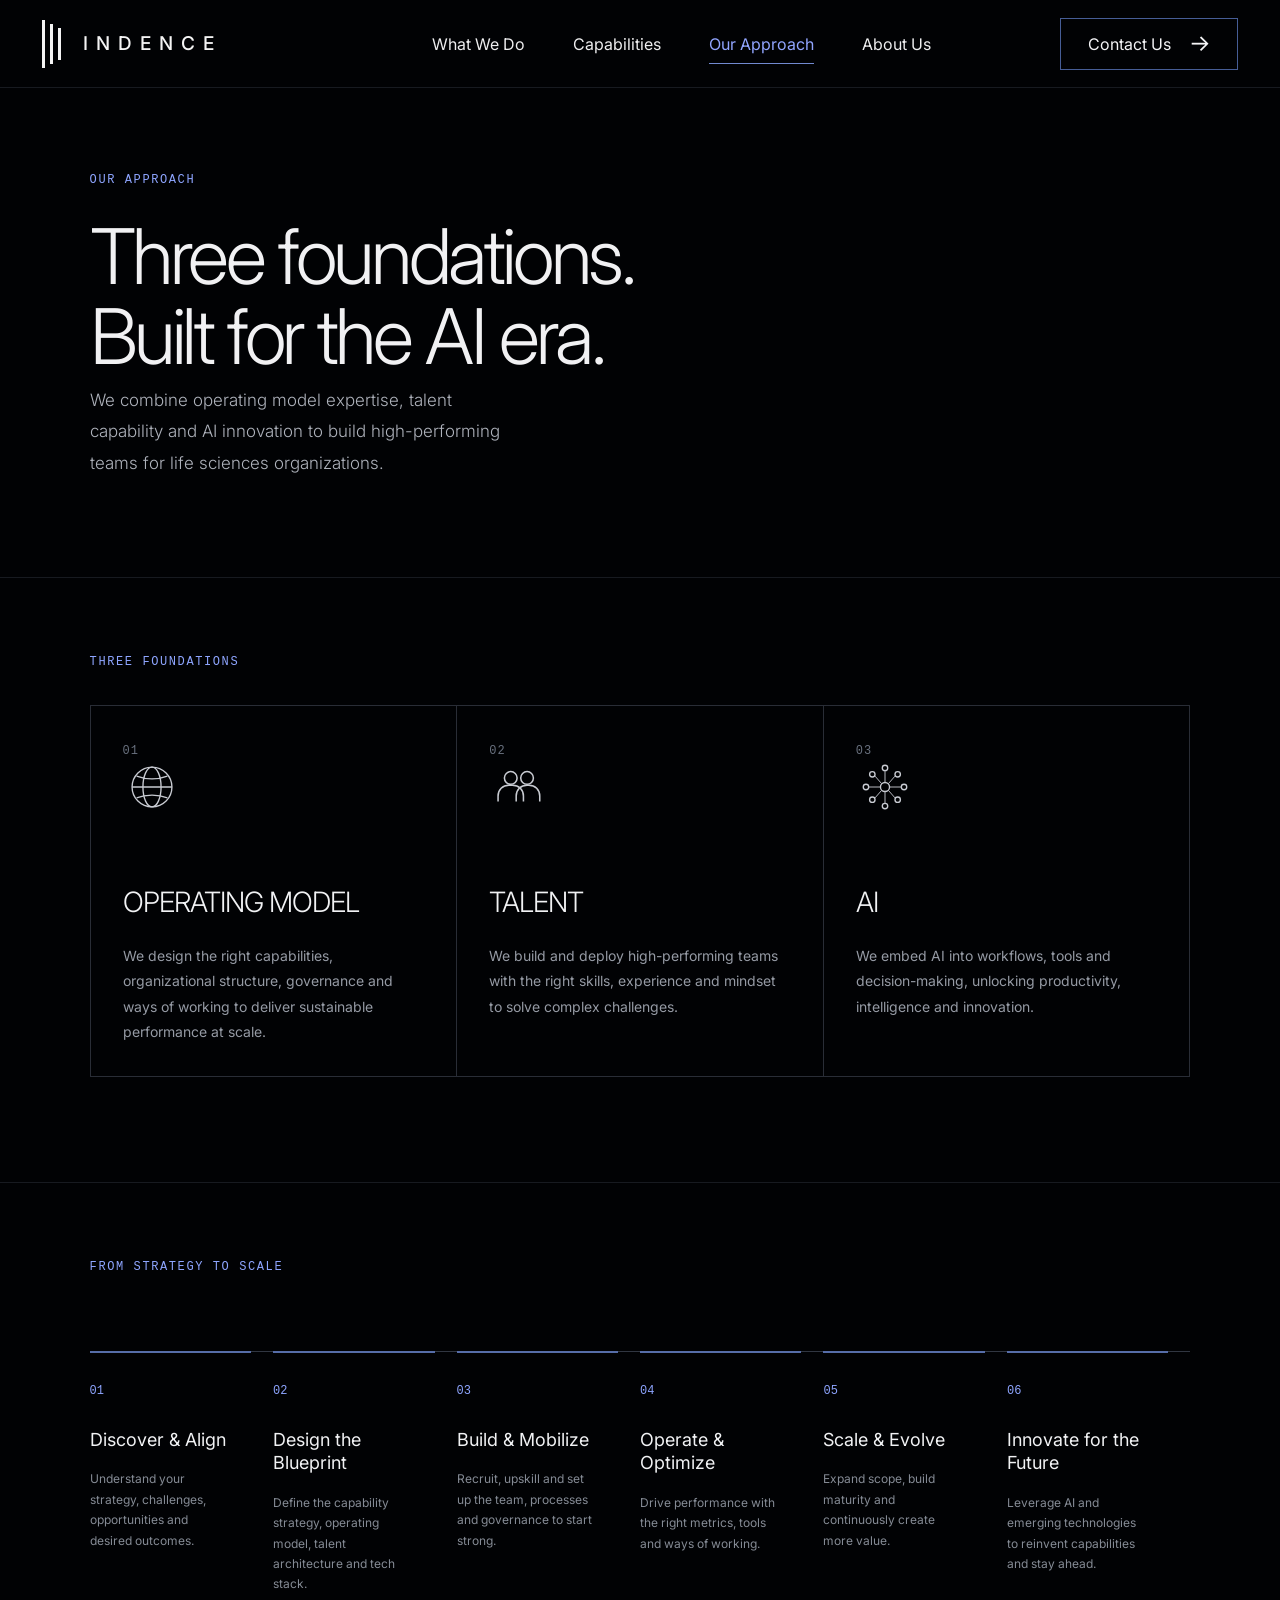
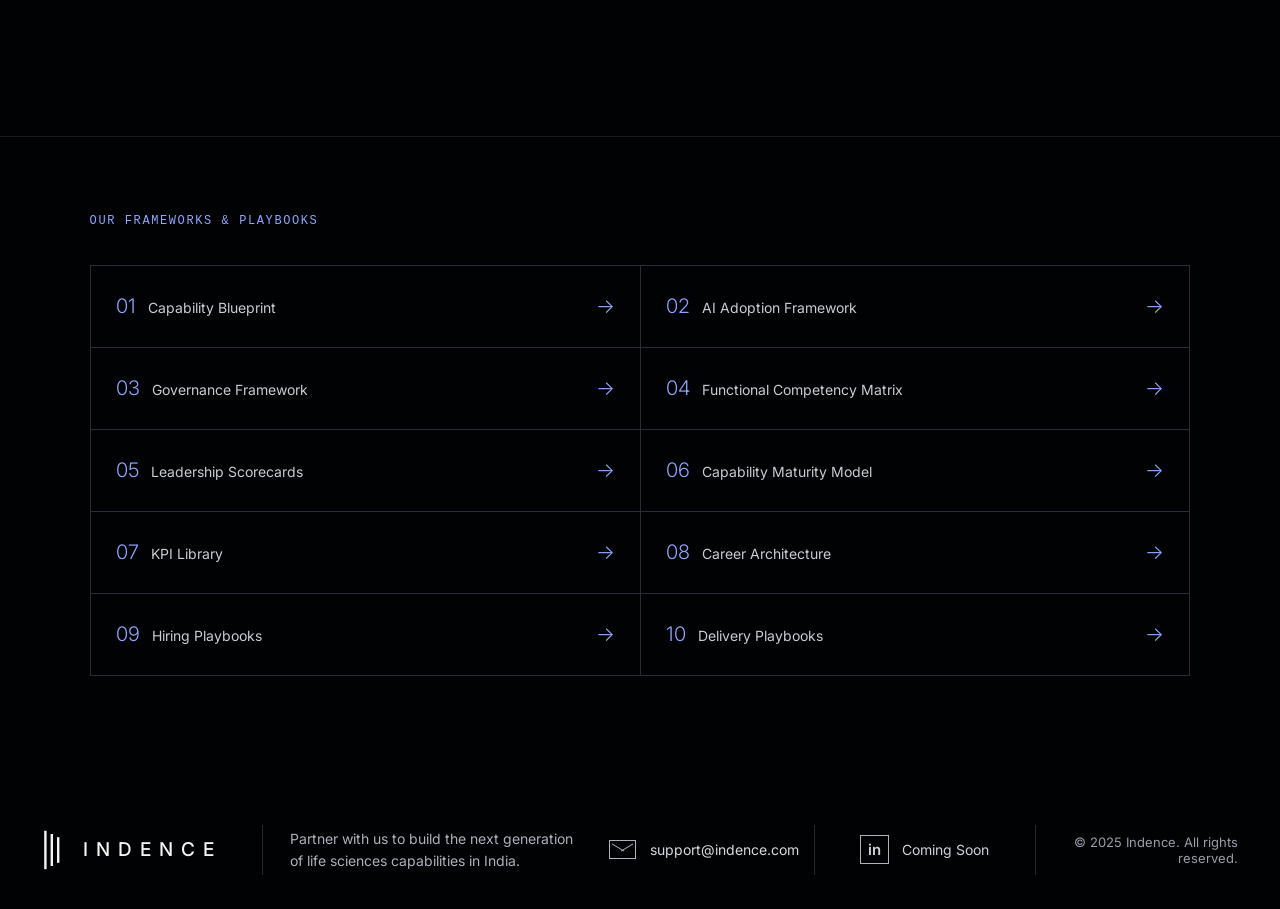
==== our-approach.html @ aa44187d "Update website" ====
<!DOCTYPE html>
<html lang="en">

<head>
    <meta charset="UTF-8">
    <meta name="viewport" content="width=device-width, initial-scale=1.0">

    <title>Our Approach | Indence</title>

    <meta name="description"
          content="Indence approach to building and scaling life sciences capabilities.">

    <link rel="preconnect" href="https://fonts.googleapis.com">
    <link rel="preconnect" href="https://fonts.gstatic.com" crossorigin>

    <link href="https://fonts.googleapis.com/css2?family=Inter:wght@300;400;500;600&display=swap"
          rel="stylesheet">

    <!-- USE THE EXISTING SITE CSS -->
    <link rel="stylesheet" href="css/style.css">

    <!-- ONLY PAGE-SPECIFIC INTERACTION -->
    <style>
        /* Foundation cards remain part of the existing site system,
           but now have the same restrained interactive behavior. */

        .foundation-card {
            position: relative;
            cursor: pointer;
            transition:
                background-color 0.25s ease,
                border-color 0.25s ease,
                transform 0.25s ease;
        }

        .foundation-card:hover {
            background: #050810;
            border-color: #46506a;
            transform: translateY(-2px);
        }

        .foundation-card .approach-icon {
            transition:
                transform 0.25s ease,
                filter 0.25s ease,
                opacity 0.25s ease;
        }

        .foundation-card:hover .approach-icon {
            transform: translateY(-2px);
            filter: drop-shadow(0 0 8px rgba(142, 165, 255, 0.25));
        }

        .scale-step {
            transition:
                background-color 0.25s ease,
                border-color 0.25s ease,
                transform 0.25s ease;
        }

        .scale-step:hover {
            background: rgba(5, 8, 16, 0.55);
            border-top-color: #7189d0;
            transform: translateY(-2px);
        }

        .scale-step h3,
        .scale-step p,
        .scale-step > span {
            transition: color 0.25s ease;
        }

        .scale-step:hover h3 {
            color: #ffffff;
        }

        .scale-step:hover p {
            color: #aeb5c2;
        }

        .scale-step:hover > span {
            color: #aeb9ff;
        }

        .approach-icon {
            width: 58px;
            height: 58px;
            display: block;
            color: #c8cbd2;
        }

        .approach-icon svg {
            width: 100%;
            height: 100%;
            display: block;
        }

        .framework-card {
            cursor: pointer;
        }
    </style>
</head>


<body>


<!-- =====================================================
     HEADER
===================================================== -->

<header class="navbar">

    <a href="index.html" class="logo">

        <span class="logo-mark">
            <span></span>
            <span></span>
            <span></span>
        </span>

        <span class="logo-text">
            INDENCE
        </span>

    </a>


    <nav class="navigation">

        <a href="what-we-do.html">
            What We Do
        </a>

        <a href="capabilities.html">
            Capabilities
        </a>

        <a href="our-approach.html"
           class="active">
            Our Approach
        </a>

        <a href="#">
            About Us
        </a>

    </nav>


    <a href="mailto:support@indence.com"
       class="contact-button">

        <span>
            Contact Us
        </span>

        <span class="button-arrow">
            →
        </span>

    </a>

</header>



<!-- =====================================================
     MAIN
===================================================== -->

<main>


<!-- =====================================================
     APPROACH HERO
===================================================== -->

<section class="inner-hero approach-hero">

    <div class="inner-hero-content">

        <div class="page-eyebrow">
            OUR APPROACH
        </div>

        <h1>
            Three foundations.<br>
            Built for the <span>AI era.</span>
        </h1>

    </div>

    <div class="inner-hero-description">

        <p>
            We combine operating model expertise,
            talent capability and AI innovation
            to build high-performing teams
            for life sciences organizations.
        </p>

    </div>

</section>



<!-- =====================================================
     THREE FOUNDATIONS
===================================================== -->

<section class="foundations-section">

    <div class="section-label">
        THREE FOUNDATIONS
    </div>


    <div class="foundations-grid">


        <!-- 01 OPERATING MODEL -->

        <a href="#operating-model"
           class="foundation-card">

            <span class="catalog-number">
                01
            </span>


            <div class="approach-icon">

                <svg viewBox="0 0 64 64"
                     fill="none"
                     xmlns="http://www.w3.org/2000/svg"
                     aria-hidden="true">

                    <circle
                        cx="32"
                        cy="32"
                        r="22"
                        stroke="currentColor"
                        stroke-width="1.5"/>

                    <ellipse
                        cx="32"
                        cy="32"
                        rx="10"
                        ry="22"
                        stroke="currentColor"
                        stroke-width="1.5"/>

                    <path
                        d="M10 32H54"
                        stroke="currentColor"
                        stroke-width="1.5"/>

                    <path
                        d="M15 20C25 24 39 24 49 20"
                        stroke="currentColor"
                        stroke-width="1.5"/>

                    <path
                        d="M15 44C25 40 39 40 49 44"
                        stroke="currentColor"
                        stroke-width="1.5"/>

                </svg>

            </div>


            <h2>
                OPERATING MODEL
            </h2>

            <p>
                We design the right capabilities,
                organizational structure, governance
                and ways of working to deliver
                sustainable performance at scale.
            </p>

        </a>



        <!-- 02 TALENT -->

        <a href="#talent"
           class="foundation-card">

            <span class="catalog-number">
                02
            </span>


            <div class="approach-icon">

                <svg viewBox="0 0 64 64"
                     fill="none"
                     xmlns="http://www.w3.org/2000/svg"
                     aria-hidden="true">

                    <circle
                        cx="24"
                        cy="22"
                        r="7"
                        stroke="currentColor"
                        stroke-width="1.7"/>

                    <circle
                        cx="42"
                        cy="22"
                        r="7"
                        stroke="currentColor"
                        stroke-width="1.7"/>

                    <path
                        d="M10 48V42C10 35 15 30 22 30H26C33 30 38 35 38 42V48"
                        stroke="currentColor"
                        stroke-width="1.7"/>

                    <path
                        d="M30 48V42C30 35 35 30 42 30H44C51 30 56 35 56 42V48"
                        stroke="currentColor"
                        stroke-width="1.7"/>

                </svg>

            </div>


            <h2>
                TALENT
            </h2>

            <p>
                We build and deploy high-performing
                teams with the right skills, experience
                and mindset to solve complex
                challenges.
            </p>

        </a>



        <!-- 03 AI -->

        <a href="#ai"
           class="foundation-card">

            <span class="catalog-number">
                03
            </span>


            <div class="approach-icon">

                <svg viewBox="0 0 64 64"
                     fill="none"
                     xmlns="http://www.w3.org/2000/svg"
                     aria-hidden="true">

                    <g
                        stroke="currentColor"
                        stroke-width="1.5">

                        <circle cx="32" cy="11" r="3"/>
                        <circle cx="18" cy="18" r="3"/>
                        <circle cx="46" cy="18" r="3"/>
                        <circle cx="11" cy="32" r="3"/>
                        <circle cx="53" cy="32" r="3"/>
                        <circle cx="18" cy="46" r="3"/>
                        <circle cx="46" cy="46" r="3"/>
                        <circle cx="32" cy="53" r="3"/>
                        <circle cx="32" cy="32" r="5"/>

                    </g>

                    <g
                        stroke="currentColor"
                        stroke-width="1">

                        <path d="M32 14V27"/>
                        <path d="M21 20L28 28"/>
                        <path d="M43 20L36 28"/>
                        <path d="M14 32H27"/>
                        <path d="M50 32H37"/>
                        <path d="M21 44L28 36"/>
                        <path d="M43 44L36 36"/>
                        <path d="M32 50V37"/>

                    </g>

                </svg>

            </div>


            <h2>
                AI
            </h2>

            <p>
                We embed AI into workflows, tools
                and decision-making, unlocking
                productivity, intelligence and
                innovation.
            </p>

        </a>


    </div>

</section>



<!-- =====================================================
     FROM STRATEGY TO SCALE
===================================================== -->

<section class="scale-section">

    <div class="section-label">
        FROM STRATEGY TO SCALE
    </div>


    <div class="scale-line"></div>


    <div class="scale-grid">


        <article class="scale-step">

            <span>01</span>

            <h3>
                Discover &amp; Align
            </h3>

            <p>
                Understand your strategy,
                challenges, opportunities
                and desired outcomes.
            </p>

        </article>



        <article class="scale-step">

            <span>02</span>

            <h3>
                Design the Blueprint
            </h3>

            <p>
                Define the capability strategy,
                operating model, talent
                architecture and tech stack.
            </p>

        </article>



        <article class="scale-step">

            <span>03</span>

            <h3>
                Build &amp; Mobilize
            </h3>

            <p>
                Recruit, upskill and set up
                the team, processes and
                governance to start strong.
            </p>

        </article>



        <article class="scale-step">

            <span>04</span>

            <h3>
                Operate &amp; Optimize
            </h3>

            <p>
                Drive performance with
                the right metrics, tools
                and ways of working.
            </p>

        </article>



        <article class="scale-step">

            <span>05</span>

            <h3>
                Scale &amp; Evolve
            </h3>

            <p>
                Expand scope, build maturity
                and continuously create
                more value.
            </p>

        </article>



        <article class="scale-step">

            <span>06</span>

            <h3>
                Innovate for the Future
            </h3>

            <p>
                Leverage AI and emerging
                technologies to reinvent
                capabilities and stay ahead.
            </p>

        </article>


    </div>

</section>



<!-- =====================================================
     FRAMEWORKS & PLAYBOOKS
===================================================== -->

<section class="framework-section">

    <div class="section-label">
        OUR FRAMEWORKS &amp; PLAYBOOKS
    </div>


    <div class="framework-grid">


        <a href="#capability-blueprint"
           class="framework-card">

            <span>
                <strong>01</strong>
                &nbsp; Capability Blueprint
            </span>

            <strong>
                →
            </strong>

        </a>


        <a href="#ai-adoption"
           class="framework-card">

            <span>
                <strong>02</strong>
                &nbsp; AI Adoption Framework
            </span>

            <strong>
                →
            </strong>

        </a>


        <a href="#governance"
           class="framework-card">

            <span>
                <strong>03</strong>
                &nbsp; Governance Framework
            </span>

            <strong>
                →
            </strong>

        </a>


        <a href="#competency"
           class="framework-card">

            <span>
                <strong>04</strong>
                &nbsp; Functional Competency Matrix
            </span>

            <strong>
                →
            </strong>

        </a>


        <a href="#leadership"
           class="framework-card">

            <span>
                <strong>05</strong>
                &nbsp; Leadership Scorecards
            </span>

            <strong>
                →
            </strong>

        </a>


        <a href="#maturity"
           class="framework-card">

            <span>
                <strong>06</strong>
                &nbsp; Capability Maturity Model
            </span>

            <strong>
                →
            </strong>

        </a>


        <a href="#kpi"
           class="framework-card">

            <span>
                <strong>07</strong>
                &nbsp; KPI Library
            </span>

            <strong>
                →
            </strong>

        </a>


        <a href="#career"
           class="framework-card">

            <span>
                <strong>08</strong>
                &nbsp; Career Architecture
            </span>

            <strong>
                →
            </strong>

        </a>


        <a href="#hiring"
           class="framework-card">

            <span>
                <strong>09</strong>
                &nbsp; Hiring Playbooks
            </span>

            <strong>
                →
            </strong>

        </a>


        <a href="#delivery"
           class="framework-card">

            <span>
                <strong>10</strong>
                &nbsp; Delivery Playbooks
            </span>

            <strong>
                →
            </strong>

        </a>


    </div>

</section>



</main>



<!-- =====================================================
     FOOTER
===================================================== -->

<footer class="footer">


    <div class="footer-brand">

        <a href="index.html"
           class="logo">

            <span class="logo-mark">
                <span></span>
                <span></span>
                <span></span>
            </span>

            <span class="logo-text">
                INDENCE
            </span>

        </a>

    </div>


    <div class="footer-divider"></div>


    <div class="footer-description">

        Partner with us to build the next generation<br>

        of life sciences capabilities in India.

    </div>


    <div class="footer-email">

        <span class="email-icon">
            <span></span>
        </span>

        <a href="mailto:support@indence.com">
            support@indence.com
        </a>

    </div>


    <div class="footer-divider"></div>


    <div class="linkedin">

        <span class="linkedin-icon">
            in
        </span>

        <span>
            Coming Soon
        </span>

    </div>


    <div class="footer-divider"></div>


    <div class="copyright">
        © 2025 Indence. All rights reserved.
    </div>


</footer>


<!-- EXISTING SITE JAVASCRIPT -->
<script src="js/script.js"></script>

</body>
</html>
---- css/style.css ----
/* =========================================================
   INDENCE
   OVERVIEW PAGE
   ========================================================= */

* {
    margin: 0;
    padding: 0;
    box-sizing: border-box;
}

html {
    scroll-behavior: smooth;
}

html,
body {
    width: 100%;
    min-height: 100%;
}

body {
    background: #010204;
    color: #f4f4f6;
    font-family: "Inter", sans-serif;
    font-weight: 400;
    overflow-x: visible;
}

a {
    color: inherit;
    text-decoration: none;
}

button {
    font-family: inherit;
}


/* =========================================================
   HEADER
   ========================================================= */

.navbar {
    height: 88px;

    display: flex;
    align-items: center;

    padding: 0 42px;

    border-bottom: 1px solid #171a20;
    background: #010204;

    position: relative;
    z-index: 50;
}


/* =========================================================
   LOGO
   ========================================================= */

.logo {
    display: flex;
    align-items: center;

    gap: 19px;

    min-width: 260px;
}

.logo-mark {
    width: 22px;
    height: 48px;

    display: flex;
    align-items: stretch;

    gap: 5px;
}

.logo-mark span {
    display: block;

    width: 3px;

    background: #f4f4f4;
}

.logo-mark span:nth-child(2) {
    height: 40px;
    margin-top: 4px;
}

.logo-mark span:nth-child(3) {
    height: 32px;
    margin-top: 8px;
}

.logo-text {
    font-size: 19px;

    letter-spacing: 8px;

    font-weight: 500;

    color: #f4f4f4;
}


/* =========================================================
   NAVIGATION
   ========================================================= */

.navigation {
    display: flex;
    align-items: center;
    justify-content: center;

    gap: 68px;

    flex: 1;
}

.navigation a {
    font-size: 16px;

    color: #eeeeef;

    transition:
        color 0.25s ease,
        opacity 0.25s ease;
}

.navigation a:hover {
    color: #91a5ff;
}


/* =========================================================
   CONTACT BUTTON
   ========================================================= */

.contact-button {
    width: 178px;
    height: 52px;

    border: 1px solid #465d96;

    display: flex;
    align-items: center;
    justify-content: center;

    gap: 18px;

    font-size: 16px;

    transition:
        background 0.25s ease,
        border-color 0.25s ease,
        transform 0.25s ease;
}

.contact-button:hover {
    background: #0b1020;

    border-color: #7189d0;

    transform: translateY(-1px);
}

.button-arrow {
    font-size: 23px;
    line-height: 1;
}


/* =========================================================
   HERO
   ========================================================= */

.hero {
    min-height: 900px;

    position: relative;

    display: grid;

    grid-template-columns: 40% 60%;

    align-items: center;

    padding: 0 42px;

    overflow: hidden;

    background: #010204;
}


/* =========================================================
   HERO CONTENT
   ========================================================= */

.hero-content {
    position: relative;

    z-index: 10;

    padding-top: 55px;
    padding-right: 25px;
}


/* =========================================================
   EYEBROW
   ========================================================= */

.eyebrow {
    font-family: monospace;

    color: #8ea5ff;

    font-size: 14px;

    line-height: 1.65;

    letter-spacing: 1.2px;

    margin-bottom: 27px;
}


/* =========================================================
   HERO HEADING
   ========================================================= */

.hero h1 {
    font-size: clamp(48px, 3.55vw, 67px);

    font-weight: 300;

    line-height: 1.07;

    letter-spacing: -2.7px;

    color: #f1f1f3;
}

.hero h1 span {
    color: #8ca3ff;
}


/* =========================================================
   HERO DESCRIPTION
   ========================================================= */

.hero-description {
    margin-top: 31px;

    color: #c8cad0;

    font-size: 16px;

    line-height: 1.9;
}


/* =========================================================
   HERO ACTIONS
   ========================================================= */

.hero-actions {
    display: flex;
    align-items: center;

    gap: 29px;

    margin-top: 35px;
}


/* =========================================================
   PRIMARY BUTTON
   ========================================================= */

.primary-button {
    height: 54px;

    min-width: 258px;

    padding: 0 22px;

    display: flex;
    align-items: center;
    justify-content: space-between;

    background: #f3f3f3;

    color: #090a0d;

    font-size: 16px;

    transition:
        transform 0.25s ease,
        background 0.25s ease;
}

.primary-button:hover {
    transform: translateY(-2px);

    background: #ffffff;
}


/* =========================================================
   WATCH OVERVIEW
   ========================================================= */

.watch-button {
    background: transparent;

    border: 0;

    color: #f0f0f1;

    display: flex;
    align-items: center;

    gap: 13px;

    font-size: 16px;

    cursor: pointer;
}

.play-button {
    width: 40px;
    height: 40px;

    border: 1px solid #5b8cff;

    border-radius: 50%;

    display: flex;
    align-items: center;
    justify-content: center;

    transition:
        border-color 0.25s ease,
        background 0.25s ease;
}

.watch-button:hover .play-button {
    border-color: #8ca3ff;

    background: rgba(140, 163, 255, 0.06);
}

.play-icon {
    width: 0;
    height: 0;

    border-top: 6px solid transparent;
    border-bottom: 6px solid transparent;

    border-left: 8px solid #eeeeef;

    margin-left: 3px;
}


/* =========================================================
   HERO GLOBE
   ========================================================= */

.hero-globe {
    position: absolute;

    width: 60vw;

    max-width: 1000px;
    min-width: 760px;

    height: 660px;

    right: 0;

    top: 50%;

    transform: translateY(-50%);

    display: flex;
    align-items: center;
    justify-content: center;

    overflow: visible;

    pointer-events: none;

    z-index: 2;
}


/* =========================================================
   ACTUAL GLOBE IMAGE
   ========================================================= */

.hero-globe img {
    width: 100%;
    height: 100%;

    object-fit: contain;

    transform: scale(1.25);

    transform-origin: center center;

    opacity: 0.96;

    filter:
        brightness(1.08)
        contrast(1.12)
        saturate(1.04);

    pointer-events: none;
    user-select: none;
}


/* =========================================================
   HERO IMAGE FALLBACK
   ========================================================= */

.hero-image {
    position: absolute;

    width: 60vw;

    max-width: 1000px;
    min-width: 760px;

    height: 660px;

    right: 0;

    top: 50%;

    transform: translateY(-50%);

    display: flex;
    align-items: center;
    justify-content: center;

    z-index: 2;

    pointer-events: none;
}

.hero-image img {
    display: block;

    width: 100%;
    height: 100%;

    max-width: none;

    object-fit: contain;

    object-position: center center;

    transform: scale(0.82);

    transform-origin: center center;

    opacity: 0.96;

    filter:
        brightness(1.08)
        contrast(1.12)
        saturate(1.04);

    pointer-events: none;
}


/* =========================================================
   GLOBE SVG
   ========================================================= */

.globe-svg {
    width: 100%;
    height: 100%;

    display: block;

    transform: translateY(55px);
}


/* =========================================================
   STARS
   ========================================================= */

.stars circle {
    fill: #7d8290;

    opacity: 0.38;
}


/* =========================================================
   GLOBE LIGHTS
   ========================================================= */

.globe-lights circle {
    opacity: 0.16;
}


/* =========================================================
   NETWORK ARCS
   ========================================================= */

.network-arcs path {
    stroke-linecap: round;

    opacity: 0.42;
}


/* =========================================================
   CAPABILITIES
   ========================================================= */

.capabilities {
    margin: 0 42px;

    min-height: 123px;

    border-top: 1px solid #22252b;
    border-bottom: 1px solid #22252b;

    display: grid;

    grid-template-columns:
        1fr
        1px
        1fr
        1px
        1.35fr
        1px
        1fr;

    align-items: center;

    column-gap: 0;

    position: relative;

    z-index: 10;

    background: #010204;
}


/* =========================================================
   CAPABILITY ITEM
   ========================================================= */

.capability {
    display: flex;
    align-items: center;

    gap: 27px;

    padding: 0 12px;
}


/* =========================================================
   CAPABILITY ICON
   ========================================================= */

.capability-icon {
    width: 55px;
    min-width: 55px;

    height: 55px;

    color: #8ea4ff;

    display: flex;
    align-items: center;
    justify-content: center;
}


/* =========================================================
   SVG ICON SUPPORT
   ========================================================= */

.capability-icon svg {
    width: 100%;
    height: 100%;

    display: block;
}


/* =========================================================
   IMAGE ICON SUPPORT
   ========================================================= */

.capability-icon img {
    width: 53px;
    height: 53px;

    display: block;

    object-fit: contain;

    opacity: 0.95;

    filter:
        brightness(1.05)
        contrast(1.05);
}


/* =========================================================
   CAPABILITY TEXT
   ========================================================= */

.capability-text {
    color: #d8dae0;

    font-size: 15px;

    line-height: 1.5;
}


/* =========================================================
   CAPABILITY DIVIDERS
   ========================================================= */

.vertical-line {
    width: 1px;
    height: 63px;

    background: #292c34;
}


/* =========================================================
   FOOTER
   ========================================================= */

.footer {
    min-height: 118px;

    margin: 0 42px;

    display: grid;

    grid-template-columns:
        220px
        1px
        1.8fr
        1.2fr
        1px
        1.2fr
        1px
        1.1fr;

    align-items: center;

    gap: 0;

    position: relative;

    z-index: 10;

    background: #010204;
}


/* =========================================================
   FOOTER BRAND
   ========================================================= */

.footer-brand {
    display: flex;
    align-items: center;
}

.footer-brand .logo {
    min-width: auto;
}

.footer-brand .logo-text {
    font-size: 17px;
}

.footer-brand .logo-mark {
    transform: scale(0.8);
}


/* =========================================================
   FOOTER DIVIDERS
   ========================================================= */

.footer-divider {
    width: 1px;
    height: 50px;

    background: #252830;
}


/* =========================================================
   FOOTER DESCRIPTION
   ========================================================= */

.footer-description {
    padding-left: 27px;

    color: #aeb1b9;

    font-size: 14px;

    line-height: 1.6;
}


/* =========================================================
   EMAIL
   ========================================================= */

.footer-email {
    display: flex;
    align-items: center;
    justify-content: center;

    gap: 14px;

    font-size: 14px;

    color: #d8d9dd;
}


/* =========================================================
   EMAIL ICON
   ========================================================= */

.email-icon {
    width: 27px;
    height: 19px;

    border: 1px solid #aeb2bc;

    position: relative;

    display: block;
}

.email-icon::before,
.email-icon::after {
    content: "";

    position: absolute;

    width: 14px;
    height: 1px;

    background: #aeb2bc;

    top: 6px;
}

.email-icon::before {
    left: 1px;

    transform: rotate(31deg);
}

.email-icon::after {
    right: 1px;

    transform: rotate(-31deg);
}


/* =========================================================
   LINKEDIN
   ========================================================= */

.linkedin {
    display: flex;
    align-items: center;
    justify-content: center;

    gap: 13px;

    color: #cfd1d7;

    font-size: 14px;
}

.linkedin-icon {
    width: 29px;
    height: 29px;

    border: 1px solid #aeb2bc;

    display: flex;
    align-items: center;
    justify-content: center;

    font-weight: 600;

    font-size: 15px;
}


/* =========================================================
   COPYRIGHT
   ========================================================= */

.copyright {
    text-align: right;

    color: #9a9da6;

    font-size: 13px;
}


/* =========================================================
   VIDEO MODAL
   ========================================================= */

.video-modal {
    position: fixed;

    inset: 0;

    display: none;

    align-items: center;
    justify-content: center;

    z-index: 1000;
}

.video-modal.active {
    display: flex;
}


/* =========================================================
   MODAL BACKGROUND
   ========================================================= */

.modal-background {
    position: absolute;

    inset: 0;

    background: rgba(0, 0, 0, 0.92);
}


/* =========================================================
   VIDEO CONTAINER
   ========================================================= */

.video-container {
    width: min(900px, 90vw);

    position: relative;

    z-index: 2;
}

.video-container video {
    width: 100%;

    display: block;

    background: #000;
}


/* =========================================================
   CLOSE VIDEO
   ========================================================= */

.close-video {
    position: absolute;

    top: -45px;
    right: 0;

    width: 35px;
    height: 35px;

    border: 1px solid #777;

    border-radius: 50%;

    background: transparent;

    color: white;

    font-size: 24px;

    cursor: pointer;

    transition:
        border-color 0.2s ease,
        background 0.2s ease;
}

.close-video:hover {
    border-color: #fff;

    background: rgba(255, 255, 255, 0.08);
}


/* =========================================================
   RESPONSIVE - 1400px
   ========================================================= */

@media (max-width: 1400px) {

    .hero {
        grid-template-columns: 41% 59%;
    }

    .hero h1 {
        font-size: 57px;
    }

    .navigation {
        gap: 48px;
    }

    .hero-globe,
    .hero-image {
        width: 60vw;
        right: 0;
    }
}


/* =========================================================
   RESPONSIVE - 1200px
   ========================================================= */

@media (max-width: 1200px) {

    .navbar {
        padding: 0 32px;
    }

    .navigation {
        gap: 35px;
    }

    .logo {
        min-width: 230px;
    }

    .hero {
        grid-template-columns: 42% 58%;

        padding-left: 32px;
        padding-right: 32px;
    }

    .hero h1 {
        font-size: 51px;

        letter-spacing: -2.3px;
    }

    .hero-description br {
        display: none;
    }

    .hero-globe,
    .hero-image {
        width: 60vw;

        min-width: 680px;

        right: 0;
    }

    .capabilities {
        margin-left: 32px;
        margin-right: 32px;
    }

    .footer {
        margin-left: 32px;
        margin-right: 32px;
    }
}


/* =========================================================
   RESPONSIVE - 1000px
   ========================================================= */

@media (max-width: 1000px) {

    .navigation {
        gap: 24px;
    }

    .navigation a {
        font-size: 14px;
    }

    .contact-button {
        width: 155px;
    }

    .hero {
        grid-template-columns: 45% 55%;
    }

    .hero h1 {
        font-size: 47px;
    }

    .hero-globe,
    .hero-image {
        width: 58vw;

        min-width: 620px;
    }

    .capability {
        gap: 15px;
    }

    .capability-text {
        font-size: 13px;
    }
}


/* =========================================================
   RESPONSIVE - 900px
   ========================================================= */

@media (max-width: 900px) {

    .navbar {
        padding: 0 25px;
    }

    .navigation {
        display: none;
    }

    .logo {
        min-width: auto;
    }

    .contact-button {
        margin-left: auto;
    }

    .hero {
        min-height: auto;

        grid-template-columns: 1fr;

        padding:
            0
            25px
            40px;
    }

    .hero-content {
        position: relative;

        z-index: 10;

        padding-top: 68px;

        padding-right: 25px;
    }

    .hero-globe,
    .hero-image {
        position: relative;

        width: calc(100% + 50px);

        min-width: 0;

        max-width: none;

        height: 450px;

        right: auto;
        top: auto;

        margin-top: -30px;
        margin-left: -25px;

        transform: none;

        display: flex;

        align-items: center;
        justify-content: center;
    }

    .hero-globe img,
    .hero-image img {
        width: 110%;
        height: 110%;

        transform: scale(0.88);

        object-fit: contain;
    }

    .capabilities {
        margin: 0 25px;

        grid-template-columns:
            1fr
            1fr;

        padding: 20px 0;

        row-gap: 10px;
    }

    .vertical-line {
        display: none;
    }

    .capability {
        padding: 15px;
    }

    .footer {
        margin: 0 25px;

        grid-template-columns: 1fr;

        gap: 20px;

        padding: 30px 0;
    }

    .footer-divider {
        display: none;
    }

    .footer-description {
        padding-left: 0;
    }

    .footer-email {
        justify-content: flex-start;
    }

    .linkedin {
        justify-content: flex-start;
    }

    .copyright {
        text-align: left;
    }
}


/* =========================================================
   RESPONSIVE - 700px
   ========================================================= */

@media (max-width: 700px) {

    .hero h1 {
        font-size: 44px;

        letter-spacing: -1.8px;
    }

    .hero-description {
        font-size: 15px;
    }

    .hero-globe,
    .hero-image {
        height: 390px;
    }

    .hero-globe img,
    .hero-image img {
        width: 120%;
        height: 120%;

        transform: scale(0.86);
    }

    .capabilities {
        grid-template-columns: 1fr;
    }

    .capability {
        padding: 18px 10px;
    }
}


/* =========================================================
   RESPONSIVE - 600px
   ========================================================= */

@media (max-width: 600px) {

    .navbar {
        height: 76px;

        padding: 0 20px;
    }

    .logo {
        gap: 13px;
    }

    .logo-mark {
        transform: scale(0.85);

        transform-origin: left center;
    }

    .logo-text {
        font-size: 16px;

        letter-spacing: 5px;
    }

    .contact-button {
        width: 130px;

        height: 46px;

        font-size: 13px;

        gap: 9px;
    }

    .button-arrow {
        font-size: 19px;
    }

    .hero {
        padding-left: 20px;
        padding-right: 20px;
    }

    .hero-content {
        padding-top: 42px;
    }

    .eyebrow {
        font-size: 12px;

        letter-spacing: 0.9px;
    }

    .hero h1 {
        font-size: 42px;

        letter-spacing: -1.8px;

        line-height: 1.08;
    }

    .hero-description {
        font-size: 14px;

        line-height: 1.8;
    }

    .hero-actions {
        display: flex;

        align-items: center;

        gap: 29px;

        margin-top: 38px;
    }

    .primary-button {
        min-width: 240px;
    }

    .hero-globe,
    .hero-image {
        height: 350px;

        width: calc(100% + 40px);

        margin-left: -20px;
    }

    .hero-globe img,
    .hero-image img {
        width: 125%;
        height: 125%;

        transform: scale(0.84);
    }

    .capabilities {
        margin: 0 20px;

        grid-template-columns: 1fr;

        padding: 10px 0;
    }

    .capability {
        padding: 17px 5px;
    }

    .footer {
        margin: 0 20px;
    }

    .footer-brand .logo-text {
        font-size: 15px;
    }
}


/* =========================================================
   RESPONSIVE - 420px
   ========================================================= */

@media (max-width: 420px) {

    .contact-button {
        width: 112px;

        font-size: 12px;
    }

    .logo-text {
        font-size: 14px;

        letter-spacing: 4px;
    }

    .hero h1 {
        font-size: 37px;
    }

    .eyebrow {
        font-size: 11px;
    }

    .hero-globe,
    .hero-image {
        height: 310px;
    }

    .hero-globe img,
    .hero-image img {
        transform: scale(0.82);
    }

    .capability-icon,
    .capability-icon img {
        width: 45px;

        min-width: 45px;

        height: 45px;
    }
}


/* =========================================================
   INNER PAGES
   WHAT WE DO / CAPABILITIES / OUR APPROACH
   ========================================================= */

.inner-page {
    width: 100%;

    overflow: hidden;

    background: #010204;
}


/* =========================================================
   INNER HERO
   ========================================================= */

.inner-hero {
    min-height: 570px;

    display: grid;

    grid-template-columns: 58% 42%;

    align-items: center;

    padding:
        80px
        7vw
        90px;

    border-bottom: 1px solid #171a20;

    position: relative;
}

.inner-hero-content {
    position: relative;

    z-index: 2;
}

.page-eyebrow,
.section-label {
    font-family: monospace;

    color: #8ea5ff;

    font-size: 12px;

    letter-spacing: 1.6px;

    line-height: 1.5;
}

.page-eyebrow {
    margin-bottom: 28px;
}

.inner-hero h1 {
    margin: 0;

    color: #f1f1f3;

    font-size: clamp(48px, 5.2vw, 78px);

    font-weight: 300;

    line-height: 1.04;

    letter-spacing: -3.4px;
}

.inner-hero-description {
    max-width: 430px;

    align-self: end;

    padding-bottom: 8px;
}

.inner-hero-description p {
    color: #aeb2bb;

    font-size: 17px;

    line-height: 1.85;

    font-weight: 300;
}


/* =========================================================
   WHAT WE DO
   ========================================================= */

.engagement-section {
    padding:
        75px
        7vw
        110px;
}

.engagement-section .section-label {
    margin-bottom: 34px;
}

.engagement-grid {
    display: grid;

    grid-template-columns:
        repeat(3, 1fr);

    border-top: 1px solid #292d36;

    border-left: 1px solid #292d36;
}

.engagement-card {
    min-height: 390px;

    padding: 34px 34px 30px;

    position: relative;

    border-right: 1px solid #292d36;

    border-bottom: 1px solid #292d36;

    transition:
        background 0.3s ease,
        border-color 0.3s ease,
        transform 0.3s ease;
}

.engagement-card:hover {
    background: #050810;

    border-color: #43537d;
}

.card-number,
.catalog-number,
.foundation-number {
    color: #69717f;

    font-family: monospace;

    font-size: 12px;

    letter-spacing: 1px;
}


/* =========================================================
   NEW SERVICE ICONS
   ========================================================= */

.service-icon {
    width: 58px;
    height: 58px;

    position: relative;

    margin-top: 58px;

    color: #8ea5ff;
}


/* =========================================================
   LIFE SCIENCES GCC
   Orbital / global capability icon
   ========================================================= */

.service-icon-gcc {
    display: flex;

    align-items: center;
    justify-content: center;
}

.icon-orbit {
    position: absolute;

    width: 42px;
    height: 18px;

    border: 1px solid #8ea5ff;

    border-radius: 50%;

    transform: rotate(28deg);

    transition:
        transform 0.3s ease;
}

.icon-orbit.orbit-2 {
    transform: rotate(-28deg);
}

.icon-core {
    width: 7px;
    height: 7px;

    border-radius: 50%;

    background: #8ea5ff;

    box-shadow:
        0 0 12px rgba(142, 165, 255, 0.55);
}


/* =========================================================
   SPECIALIST CONSULTING
   Connected expertise / network icon
   ========================================================= */

.service-icon-consulting {
    position: relative;
}

.consulting-line {
    position: absolute;

    height: 1px;

    background: #8ea5ff;

    transform-origin: left center;
}

.line-1 {
    width: 32px;

    top: 22px;
    left: 11px;

    transform: rotate(28deg);
}

.line-2 {
    width: 29px;

    top: 37px;
    left: 15px;

    transform: rotate(-31deg);
}

.line-3 {
    width: 30px;

    top: 39px;
    left: 29px;

    transform: rotate(-87deg);
}

.consulting-node {
    position: absolute;

    width: 8px;
    height: 8px;

    border: 1px solid #8ea5ff;

    border-radius: 50%;

    background: #010204;
}

.node-1 {
    left: 7px;
    top: 18px;
}

.node-2 {
    left: 27px;
    top: 34px;
}

.node-3 {
    left: 43px;
    top: 16px;
}


/* =========================================================
   DEDICATED CAPABILITY TEAMS
   Team / people icon
   ========================================================= */

.service-icon-team {
    position: relative;
}

.team-head {
    position: absolute;

    width: 10px;
    height: 10px;

    border: 1px solid #8ea5ff;

    border-radius: 50%;
}

.head-1 {
    left: 24px;
    top: 7px;
}

.head-2 {
    left: 8px;
    top: 21px;

    width: 8px;
    height: 8px;
}

.head-3 {
    right: 8px;
    top: 21px;

    width: 8px;
    height: 8px;
}

.team-body {
    position: absolute;

    border: 1px solid #8ea5ff;

    border-radius: 9px 9px 2px 2px;

    border-bottom: 0;
}

.body-1 {
    width: 24px;
    height: 17px;

    left: 17px;
    top: 27px;
}

.body-2 {
    width: 17px;
    height: 12px;

    left: 2px;
    top: 32px;
}

.body-3 {
    width: 17px;
    height: 12px;

    right: 2px;
    top: 32px;
}


/* =========================================================
   SERVICE ICON HOVER
   ========================================================= */

.engagement-card:hover .service-icon {
    filter:
        drop-shadow(
            0 0 8px rgba(142, 165, 255, 0.25)
        );
}

.engagement-card:hover .icon-orbit {
    transform: rotate(38deg);
}

.engagement-card:hover .icon-orbit.orbit-2 {
    transform: rotate(-38deg);
}


/* =========================================================
   CARD ICON COMPATIBILITY
   Keep both the legacy card-icon and the newer service-icon
   visible so the page does not lose its artwork when the HTML
   version changes.
   ========================================================= */

.card-icon {
    display: block;
    visibility: visible;
    opacity: 1;
    position: relative;
    width: 58px;
    height: 58px;
    margin-top: 40px;
    color: #8ea5ff;
}


/* =========================================================
   ENGAGEMENT CARD HEADINGS
   ========================================================= */

.engagement-card h2 {
    margin-top: 35px;

    max-width: 310px;

    color: #f2f3f5;

    font-size: 20px;

    line-height: 1.35;

    font-weight: 400;

    letter-spacing: -0.4px;
}

.engagement-card p {
    max-width: 310px;

    margin-top: 20px;

    color: #9fa4ad;

    font-size: 14px;

    line-height: 1.75;
}

.card-arrow,
.catalog-arrow {
    position: absolute;

    right: 30px;
    bottom: 28px;

    color: #8ea5ff;

    font-size: 22px;

    transition:
        transform 0.25s ease;
}

.engagement-card:hover .card-arrow,
.catalog-card:hover .catalog-arrow {
    transform: translateX(6px);
}


/* =========================================================
   STATEMENT
   ========================================================= */

.capability-statement {
    position: relative;

    width: calc(100% - 80px);
    margin: 70px auto 90px;

    padding: 38px 48px;

    display: flex;
    align-items: center;
    gap: 34px;

    background: #020407;

    border: 1px solid rgba(126, 162, 255, 0.28);

    box-sizing: border-box;
}

.capability-statement-icon {
    width: 58px;
    height: 58px;

    flex: 0 0 58px;

    display: flex;
    align-items: center;
    justify-content: center;

    color: #8d7cff;
}

.capability-statement-icon svg {
    width: 50px;
    height: 50px;

    display: block;
}

.capability-statement-content {
    max-width: 900px;
}

.capability-statement h2 {
    margin: 0 0 8px;

    color: #f4f5f7;

    font-family: "Inter", sans-serif;
    font-size: 20px;
    font-weight: 500;
    line-height: 1.35;
}

.capability-statement p {
    margin: 0;

    max-width: 900px;

    color: #8d9bb2;

    font-family: "Inter", sans-serif;
    font-size: 13px;
    font-weight: 400;
    line-height: 1.65;
}


/* =========================================================
   STATEMENT TEXT
   ========================================================= */

.statement-label {
    margin-bottom: 20px;

    font-family: monospace;

    font-size: 11px;

    letter-spacing: 1.4px;

    color: #687080;
}

.capability-statement h2 {
    max-width: 850px;

    font-size: clamp(32px, 4vw, 58px);

    line-height: 1.08;

    letter-spacing: -2px;

    font-weight: 300;
}

.capability-statement h2 span {
    color: #8ea5ff;
}

.capability-statement p {
    max-width: 760px;

    margin-top: 25px;

    color: #9fa4ad;

    font-size: 15px;

    line-height: 1.85;
}


/* =========================================================
   CAPABILITIES PAGE
   ========================================================= */

.capability-catalog {
    padding:
        75px
        7vw
        110px;
}

.capability-catalog .section-label {
    margin-bottom: 34px;
}

.catalog-grid {
    display: grid;

    grid-template-columns:
        repeat(4, 1fr);

    border-top: 1px solid #292d36;

    border-left: 1px solid #292d36;
}

.catalog-card {
    min-height: 315px;

    position: relative;

    padding: 29px;

    border-right: 1px solid #292d36;

    border-bottom: 1px solid #292d36;

    transition:
        background 0.3s ease,
        border-color 0.3s ease;
}

.catalog-card:hover {
    background: #050810;

    border-color: #43537d;
}

.catalog-icon {
    width: 44px;
    height: 44px;

    display: flex;
    align-items: center;
    justify-content: center;

    margin-top: 38px;

    border: 1px solid #303641;

    color: #8ea5ff;

    font-size: 18px;
}

.catalog-card h2 {
    margin-top: 28px;

    max-width: 240px;

    color: #f1f2f4;

    font-size: 16px;

    line-height: 1.4;

    font-weight: 400;

    letter-spacing: 0.1px;
}

.catalog-card p {
    max-width: 240px;

    margin-top: 13px;

    color: #8f959f;

    font-size: 13px;

    line-height: 1.7;
}


/* =========================================================
   OUR APPROACH
   ========================================================= */

.approach-hero {
    grid-template-columns: 1fr;

    min-height: 490px;
}

.approach-hero h1 {
    font-size: clamp(52px, 6vw, 90px);
}

.foundations-section {
    padding:
        75px
        7vw
        105px;
}

.foundations-section .section-label {
    margin-bottom: 34px;
}

.foundations-grid {
    display: grid;

    grid-template-columns:
        repeat(3, 1fr);

    border-top: 1px solid #292d36;

    border-left: 1px solid #292d36;
}

.foundation-card {
    min-height: 365px;

    padding: 32px;

    border-right: 1px solid #292d36;

    border-bottom: 1px solid #292d36;
}

.foundation-card h2 {
    margin-top: 70px;

    color: #f1f2f4;

    font-size: 28px;

    line-height: 1.15;

    font-weight: 300;

    letter-spacing: -1px;
}

.foundation-card p {
    max-width: 330px;

    margin-top: 25px;

    color: #959aa4;

    font-size: 14px;

    line-height: 1.8;
}


/* =========================================================
   STRATEGY TO SCALE
   ========================================================= */

.scale-section {
    padding:
        75px
        7vw
        110px;

    border-top: 1px solid #171a20;
}

.scale-section .section-label {
    margin-bottom: 75px;
}

.scale-line {
    height: 1px;

    width: 100%;

    background: #303641;

    position: relative;

    margin-bottom: -1px;
}

.scale-grid {
    display: grid;

    grid-template-columns:
        repeat(6, 1fr);
}

.scale-step {
    position: relative;

    min-height: 275px;

    padding:
        25px
        20px
        20px 0;

    margin-right: 22px;

    border-top: 2px solid #566da8;
}

.scale-step > span {
    color: #8ea5ff;

    font-family: monospace;

    font-size: 12px;
}

.scale-step h3 {
    margin-top: 30px;

    color: #f1f2f4;

    font-size: 18px;

    line-height: 1.3;

    font-weight: 400;
}

.scale-step p {
    margin-top: 18px;

    color: #858b95;

    font-size: 12px;

    line-height: 1.7;
}


/* =========================================================
   FRAMEWORKS
   ========================================================= */

.framework-section {
    padding:
        75px
        7vw
        115px;

    border-top: 1px solid #171a20;
}

.framework-section .section-label {
    margin-bottom: 35px;
}

.framework-grid {
    display: grid;

    grid-template-columns:
        repeat(2, 1fr);

    border-top: 1px solid #292d36;

    border-left: 1px solid #292d36;
}

.framework-card {
    min-height: 82px;

    display: flex;

    align-items: center;

    justify-content: space-between;

    padding:
        0
        25px;

    border-right: 1px solid #292d36;

    border-bottom: 1px solid #292d36;

    color: #c9ccd2;

    font-size: 14px;

    transition:
        color 0.25s ease,
        background 0.25s ease;
}

.framework-card strong {
    color: #8ea5ff;

    font-size: 20px;

    font-weight: 300;
}

.framework-card:hover {
    color: #fff;

    background: #050810;
}


/* =========================================================
   ACTIVE NAVIGATION
   ========================================================= */

.navigation a.active {
    color: #91a5ff;

    position: relative;
}

.navigation a.active::after {
    content: "";

    position: absolute;

    left: 0;
    right: 0;

    bottom: -10px;

    height: 1px;

    background: #7189d0;
}


/* =========================================================
   INNER PAGE RESPONSIVE
   ========================================================= */

@media (max-width: 1200px) {

    .inner-hero {
        padding-left: 32px;
        padding-right: 32px;
    }

    .engagement-section,
    .capability-catalog,
    .foundations-section,
    .scale-section,
    .framework-section {
        padding-left: 32px;
        padding-right: 32px;
    }

    .capability-statement {
        margin-left: 32px;
        margin-right: 32px;
    }

    .catalog-grid {
        grid-template-columns:
            repeat(2, 1fr);
    }

    .scale-grid {
        grid-template-columns:
            repeat(3, 1fr);

        row-gap: 35px;
    }

    .scale-line {
        display: none;
    }
}


/* =========================================================
   INNER PAGE - 900px
   ========================================================= */

@media (max-width: 900px) {

    .inner-hero {
        grid-template-columns: 1fr;

        gap: 50px;

        min-height: auto;

        padding:
            75px
            25px
            80px;
    }

    .inner-hero-description {
        align-self: auto;

        max-width: 600px;
    }

    .engagement-section,
    .capability-catalog,
    .foundations-section,
    .scale-section,
    .framework-section {
        padding:
            60px
            25px
            80px;
    }

    .engagement-grid {
        grid-template-columns: 1fr;
    }

    .engagement-card {
        min-height: 340px;
    }

    .catalog-grid {
        grid-template-columns: 1fr 1fr;
    }

    .foundations-grid {
        grid-template-columns: 1fr;
    }

    .foundation-card {
        min-height: 300px;
    }

    .capability-statement {
        margin:
            0
            25px
            80px;

        grid-template-columns: 1fr;

        padding: 45px 35px;
    }

    .statement-mark {
        margin-bottom: 5px;
    }

    .scale-grid {
        grid-template-columns:
            1fr 1fr;
    }
}


/* =========================================================
   INNER PAGE - 600px
   ========================================================= */

@media (max-width: 600px) {

    .inner-hero {
        padding:
            55px
            20px
            65px;
    }

    .page-eyebrow {
        font-size: 11px;
    }

    .inner-hero h1 {
        font-size: 43px;

        letter-spacing: -2px;
    }

    .inner-hero-description p {
        font-size: 15px;
    }

    .engagement-section,
    .capability-catalog,
    .foundations-section,
    .scale-section,
    .framework-section {
        padding:
            50px
            20px
            70px;
    }

    .catalog-grid {
        grid-template-columns: 1fr;
    }

    .catalog-card {
        min-height: 290px;
    }

    .capability-statement {
        margin:
            0
            20px
            70px;

        padding:
            38px
            25px;
    }

    .capability-statement h2 {
        font-size: 35px;

        letter-spacing: -1.2px;
    }

    .scale-grid {
        grid-template-columns: 1fr;
    }

    .scale-step {
        min-height: auto;

        margin-right: 0;

        padding-bottom: 35px;
    }

    .framework-grid {
        grid-template-columns: 1fr;
    }

    .framework-card {
        min-height: 72px;
    }
}


/* =========================================================
   INNER PAGE - 420px
   ========================================================= */

@media (max-width: 420px) {

    .inner-hero h1 {
        font-size: 37px;
    }

    .engagement-card {
        padding: 25px;
    }

    .catalog-card {
        padding: 25px;
    }

    .foundation-card {
        padding: 25px;
    }

    .service-icon {
        margin-top: 48px;
    }

    .statement-mark {
        width: 52px;
        height: 52px;
    }
}

/* =========================================================
   INDENCE PRECISION SPACING UPDATE
   What We Do cards: slightly shorter and tighter.
   Existing icon artwork/geometry is intentionally untouched.
   ========================================================= */

.engagement-section {
    padding: 62px 7vw 92px;
}

.engagement-card {
    min-height: 350px;
    padding: 30px 30px 26px;
}

.service-icon {
    width: 58px;
    height: 58px;
    margin-top: 40px;
}

.engagement-card h2 {
    margin-top: 27px;
}

.engagement-card p {
    margin-top: 15px;
    line-height: 1.7;
}

.card-arrow,
.catalog-arrow {
    right: 27px;
    bottom: 24px;
}

/* Keep the statement from feeling excessively separated
   after the shorter engagement cards. */
.capability-statement {
    margin-bottom: 92px;
}

/* =========================================================
   RESPONSIVE PRECISION SPACING
   ========================================================= */

@media (max-width: 1200px) {
    .engagement-section {
        padding: 58px 32px 82px;
    }

    .engagement-card {
        min-height: 340px;
        padding: 28px 28px 25px;
    }

    .service-icon {
        margin-top: 38px;
    }
}

@media (max-width: 900px) {
    .engagement-section {
        padding: 52px 25px 72px;
    }

    .engagement-card {
        min-height: 325px;
        padding: 27px 27px 24px;
    }

    .service-icon {
        margin-top: 34px;
    }
}

@media (max-width: 600px) {
    .engagement-section {
        padding: 45px 20px 62px;
    }

    .engagement-card {
        min-height: 310px;
        padding: 25px;
    }

    .service-icon {
        margin-top: 30px;
    }

    .engagement-card h2 {
        margin-top: 23px;
    }

    .engagement-card p {
        margin-top: 13px;
    }
}

@media (max-width: 420px) {
    .engagement-card {
        min-height: 300px;
        padding: 24px;
    }

    .service-icon {
        margin-top: 28px;
    }

    .card-arrow,
    .catalog-arrow {
        right: 22px;
        bottom: 21px;
    }
}
/* =========================================================
   FINAL WHAT-WE-DO CARD SPACING
   Does NOT modify logo, navigation, or icon artwork
   ========================================================= */

.engagement-section {
    padding-top: 58px;
    padding-bottom: 75px;
}

.engagement-card {
    min-height: 350px;
    padding: 30px 30px 25px;
}

/* Keep the finished icons exactly as they are */
.engagement-card .service-icon {
    width: 58px;
    height: 58px;
}

/* Tighten only the vertical spacing */
.engagement-card h2 {
    margin-top: 24px;
}

.engagement-card p {
    margin-top: 14px;
}

.engagement-card .card-arrow {
    right: 28px;
    bottom: 23px;
}

/* =========================================================
   LOGO PROTECTION
   ========================================================= */

.navbar .logo,
.footer .logo {
    display: flex;
    align-items: center;
}

.navbar .logo-mark,
.footer .logo-mark {
    display: flex;
    align-items: stretch;
    visibility: visible;
    opacity: 1;
}

.navbar .logo-text,
.footer .logo-text {
    display: inline-block;
    visibility: visible;
    opacity: 1;
}

/* =========================================================
   RESPONSIVE
   ========================================================= */

@media (max-width: 900px) {
    .engagement-card {
        min-height: 340px;
        padding: 28px;
    }
}

@media (max-width: 600px) {
    .engagement-card {
        min-height: 320px;
        padding: 25px;
    }

    .engagement-card .service-icon {
        width: 56px;
        height: 56px;
    }
}
/* =========================================================
   LOGO VISIBILITY FIX
   ========================================================= */

.navbar .logo,
.footer .logo {
    display: flex !important;
    align-items: center !important;
    visibility: visible !important;
    opacity: 1 !important;
    color: #f4f4f4 !important;
}


/* Logo symbol */

.navbar .logo-mark,
.footer .logo-mark {
    display: flex !important;
    width: 22px !important;
    height: 48px !important;
    align-items: stretch !important;
    gap: 5px !important;
    visibility: visible !important;
    opacity: 1 !important;
    flex-shrink: 0 !important;
}


/* Three logo bars */

.navbar .logo-mark > span,
.footer .logo-mark > span {
    display: block !important;
    width: 3px !important;
    height: 48px !important;
    min-width: 3px !important;
    background: #f4f4f4 !important;
    visibility: visible !important;
    opacity: 1 !important;
}


/* INDENCE text */

.navbar .logo-text,
.footer .logo-text {
    display: inline-block !important;
    visibility: visible !important;
    opacity: 1 !important;
    color: #f4f4f4 !important;
    margin-left: 12px !important;
}

/* =========================================================
   INDENCE - FINAL PRECISION OVERRIDE
   What We Do page only
   ========================================================= */

/* -------------------------
   LOGO RESTORATION
   ------------------------- */

.navbar .logo,
.footer .logo {
    display: flex !important;
    align-items: center !important;
    gap: 19px !important;
    min-width: 260px !important;
    visibility: visible !important;
    opacity: 1 !important;
    color: #f4f4f6 !important;
}

.navbar .logo-mark,
.footer .logo-mark {
    width: 22px !important;
    height: 48px !important;
    display: flex !important;
    align-items: stretch !important;
    gap: 5px !important;
    flex-shrink: 0 !important;
    visibility: visible !important;
    opacity: 1 !important;
}

.navbar .logo-mark > span,
.footer .logo-mark > span {
    display: block !important;
    width: 3px !important;
    background: #f4f4f4 !important;
    visibility: visible !important;
    opacity: 1 !important;
}

.navbar .logo-mark > span:nth-child(1),
.footer .logo-mark > span:nth-child(1) {
    height: 48px !important;
    margin-top: 0 !important;
}

.navbar .logo-mark > span:nth-child(2),
.footer .logo-mark > span:nth-child(2) {
    height: 40px !important;
    margin-top: 4px !important;
}

.navbar .logo-mark > span:nth-child(3),
.footer .logo-mark > span:nth-child(3) {
    height: 32px !important;
    margin-top: 8px !important;
}

.navbar .logo-text,
.footer .logo-text {
    display: inline-block !important;
    visibility: visible !important;
    opacity: 1 !important;
    color: #f4f4f4 !important;
    font-size: 19px !important;
    letter-spacing: 8px !important;
    font-weight: 500 !important;
    margin-left: 0 !important;
}

/* -------------------------
   WHAT WE DO CARD SIZE
   ------------------------- */

.engagement-section {
    padding-top: 58px !important;
    padding-bottom: 75px !important;
}

.engagement-grid {
    gap: 0 !important;
}

.engagement-card {
    min-height: 350px !important;
    padding: 30px 30px 25px !important;
}

.engagement-card .service-icon {
    width: 58px !important;
    height: 58px !important;
    margin-top: 40px !important;
}

.engagement-card h2 {
    margin-top: 24px !important;
}

.engagement-card p {
    margin-top: 14px !important;
}

.engagement-card .card-arrow {
    right: 28px !important;
    bottom: 23px !important;
}

/* -------------------------
   RESPONSIVE
   ------------------------- */

@media (max-width: 1200px) {
    .navbar .logo,
    .footer .logo {
        min-width: 230px !important;
    }

    .engagement-card {
        min-height: 340px !important;
        padding: 28px !important;
    }

    .engagement-card .service-icon {
        margin-top: 38px !important;
    }
}

@media (max-width: 900px) {
    .navbar .logo {
        min-width: auto !important;
    }

    .engagement-card {
        min-height: 325px !important;
        padding: 27px !important;
    }

    .engagement-card .service-icon {
        margin-top: 34px !important;
    }
}

@media (max-width: 600px) {
    .engagement-card {
        min-height: 310px !important;
        padding: 25px !important;
    }

    .engagement-card .service-icon {
        width: 56px !important;
        height: 56px !important;
        margin-top: 30px !important;
    }
}


/* =========================================================
   FINAL ICON VISIBILITY FIX
   ========================================================= */

.engagement-card .service-icon,
.engagement-card .card-icon {
    display: block !important;
    visibility: visible !important;
    opacity: 1 !important;
    position: relative !important;
    width: 58px !important;
    height: 58px !important;
    margin-top: 40px !important;
    color: #8ea5ff !important;
    z-index: 5 !important;
}

/* Keep the detailed icon strokes visible */
.engagement-card .service-icon *,
.engagement-card .card-icon * {
    visibility: visible !important;
    opacity: 1 !important;
}

/* Restore the three detailed service icons */
.engagement-card .icon-orbit {
    display: block !important;
    visibility: visible !important;
    opacity: 1 !important;
    border: 1px solid #8ea5ff !important;
}

.engagement-card .icon-core {
    display: block !important;
    visibility: visible !important;
    opacity: 1 !important;
    background: #8ea5ff !important;
}

.engagement-card .consulting-line {
    display: block !important;
    visibility: visible !important;
    opacity: 1 !important;
    background: #8ea5ff !important;
}

.engagement-card .consulting-node {
    display: block !important;
    visibility: visible !important;
    opacity: 1 !important;
    border: 1px solid #8ea5ff !important;
    background: #010204 !important;
}

.engagement-card .team-head,
.engagement-card .team-body {
    display: block !important;
    visibility: visible !important;
    opacity: 1 !important;
    border-color: #8ea5ff !important;
}

/* If the current HTML uses SVG artwork inside .card-icon */
.engagement-card .card-icon svg {
    display: block !important;
    width: 58px !important;
    height: 58px !important;
    visibility: visible !important;
    opacity: 1 !important;
    overflow: visible !important;
}

.engagement-card .card-icon svg path,
.engagement-card .card-icon svg circle,
.engagement-card .card-icon svg line,
.engagement-card .card-icon svg polyline,
.engagement-card .card-icon svg polygon,
.engagement-card .card-icon svg rect,
.engagement-card .card-icon svg ellipse {
    visibility: visible !important;
    opacity: 1 !important;
    stroke: #8ea5ff !important;
}

/* Preserve the compact card height */
.engagement-card {
    min-height: 350px !important;
    padding: 30px 30px 25px !important;
}

.engagement-card h2 {
    margin-top: 24px !important;
}

.engagement-card p {
    margin-top: 14px !important;
}

.engagement-card .card-arrow {
    right: 28px !important;
    bottom: 23px !important;
}
/* =========================================================
   FINAL ICON VISIBILITY FIX
   What We Do page
   ========================================================= */

.engagement-card .service-icon {
    display: flex !important;
    position: relative !important;

    width: 58px !important;
    height: 58px !important;

    margin: 0 0 24px 0 !important;

    align-items: center !important;
    justify-content: flex-start !important;

    flex-shrink: 0 !important;

    color: #9b8cff !important;

    opacity: 1 !important;
    visibility: visible !important;

    overflow: visible !important;
}

/* Actual SVG artwork */
.engagement-card .service-icon > svg {
    display: block !important;

    width: 52px !important;
    height: 52px !important;

    min-width: 52px !important;
    min-height: 52px !important;

    opacity: 1 !important;
    visibility: visible !important;

    fill: none !important;

    stroke: #9b8cff !important;
    stroke-width: 1.35 !important;

    stroke-linecap: round !important;
    stroke-linejoin: round !important;

    overflow: visible !important;

    transform: none !important;
}

/* SVG paths */
.engagement-card .service-icon > svg path,
.engagement-card .service-icon > svg circle {
    fill: none !important;

    stroke: #9b8cff !important;
    stroke-width: 1.35 !important;

    stroke-linecap: round !important;
    stroke-linejoin: round !important;

    opacity: 1 !important;
    visibility: visible !important;
}

/* Remove only the OLD span-based icon drawings */
.engagement-card .service-icon > .icon-orbit,
.engagement-card .service-icon > .icon-core,
.engagement-card .service-icon > .consulting-line,
.engagement-card .service-icon > .consulting-node,
.engagement-card .service-icon > .team-head,
.engagement-card .service-icon > .team-body {
    display: none !important;
}

/* Do NOT disable the SVG itself */
.engagement-card .service-icon::before,
.engagement-card .service-icon::after {
    display: none !important;
    content: none !important;
}

/* Keep heading directly below icon */
.engagement-card h2 {
    margin-top: 0 !important;
}

/* Card positioning */
.engagement-card {
    position: relative !important;
}/* =========================================================
   FINAL PHILOSOPHY ICON
   ========================================================= */

.capability-statement .statement-mark.capability-icon {
    width: 64px !important;
    height: 64px !important;

    display: flex !important;
    align-items: center !important;
    justify-content: center !important;

    position: relative !important;

    border: none !important;
    background: transparent !important;

    color: #9b9cff !important;

    flex-shrink: 0 !important;

    overflow: visible !important;
}

/* Star SVG */

.capability-statement .capability-icon svg {
    display: block !important;

    width: 58px !important;
    height: 58px !important;

    fill: none !important;

    stroke: currentColor !important;
    stroke-width: 1.15 !important;

    stroke-linecap: round !important;
    stroke-linejoin: round !important;

    overflow: visible !important;

    transform: none !important;
}

/* SVG path */

.capability-statement .capability-icon svg path {
    fill: none !important;

    stroke: currentColor !important;
    stroke-width: 1.15 !important;

    stroke-linecap: round !important;
    stroke-linejoin: round !important;
}

/* Make sure the old CSS icon cannot interfere */

.capability-statement .capability-layer,
.capability-statement .capability-node {
    display: none !important;
}

/* No old square */

.capability-statement .statement-mark {
    border: none !important;
    background: transparent !important;
}

/* Subtle hover */

.capability-statement:hover .capability-icon {
    color: #aab7ff !important;
}
/* =========================================================
   FINAL FIX - OUR PHILOSOPHY SECTION
   ========================================================= */

/* Main philosophy container */
.capability-statement {
    position: relative !important;

    width: auto !important;

    margin-top: 0 !important;
    margin-left: 7vw !important;
    margin-right: 7vw !important;
    margin-bottom: 92px !important;

    padding: 55px 70px !important;

    display: grid !important;

    grid-template-columns: 70px minmax(0, 1fr) !important;

    column-gap: 50px !important;

    align-items: start !important;

    min-height: 270px !important;

    box-sizing: border-box !important;

    border: 1px solid #2a303b !important;

    background:
        radial-gradient(
            circle at 80% 20%,
            rgba(91, 116, 255, 0.09),
            transparent 40%
        ),
        #030508 !important;

    overflow: visible !important;
}


/* =========================================================
   PHILOSOPHY ICON
   ========================================================= */

.capability-statement .statement-mark.capability-icon {

    position: relative !important;

    width: 58px !important;
    min-width: 58px !important;

    height: 58px !important;

    margin: 0 !important;
    padding: 0 !important;

    display: flex !important;

    align-items: center !important;
    justify-content: center !important;

    border: none !important;

    background: transparent !important;

    color: #9698ff !important;

    overflow: visible !important;

    box-sizing: border-box !important;

    flex-shrink: 0 !important;

    transform: none !important;
}


/* SVG itself */

.capability-statement .statement-mark.capability-icon svg {

    display: block !important;

    width: 58px !important;
    height: 58px !important;

    margin: 0 !important;
    padding: 0 !important;

    fill: none !important;

    stroke: currentColor !important;

    stroke-width: 1.15 !important;

    stroke-linecap: round !important;
    stroke-linejoin: round !important;

    overflow: visible !important;

    transform: none !important;
}


/* SVG path */

.capability-statement
.statement-mark.capability-icon
svg path {

    fill: none !important;

    stroke: currentColor !important;

    stroke-width: 1.15 !important;

    stroke-linecap: round !important;
    stroke-linejoin: round !important;
}


/* Remove every old CSS-generated philosophy icon */

.capability-statement .capability-layer,
.capability-statement .capability-node {

    display: none !important;

    position: static !important;

    width: 0 !important;
    height: 0 !important;

    margin: 0 !important;
    padding: 0 !important;

    border: 0 !important;

    background: none !important;

    box-shadow: none !important;
}


/* Remove the old square */

.capability-statement .statement-mark {

    border: none !important;

    background: transparent !important;
}


/* =========================================================
   PHILOSOPHY CONTENT
   ========================================================= */

.capability-statement > div:nth-child(2) {

    min-width: 0 !important;

    width: 100% !important;

    display: block !important;

    position: relative !important;
}


/* Label */

.capability-statement .statement-label {

    display: block !important;

    margin: 0 0 18px 0 !important;

    font-family: monospace !important;

    font-size: 11px !important;

    line-height: 1.4 !important;

    letter-spacing: 1.4px !important;

    color: #687080 !important;
}


/* Main heading */

.capability-statement h2 {

    display: block !important;

    max-width: 900px !important;

    margin: 0 !important;

    padding: 0 !important;

    font-size: clamp(34px, 4vw, 56px) !important;

    line-height: 1.08 !important;

    letter-spacing: -2px !important;

    font-weight: 300 !important;

    color: #f2f2f4 !important;
}


/* Blue portion */

.capability-statement h2 span {

    color: #8ea5ff !important;
}


/* Description */

.capability-statement p {

    display: block !important;

    max-width: 760px !important;

    margin: 24px 0 0 0 !important;

    padding: 0 !important;

    color: #9fa4ad !important;

    font-size: 15px !important;

    line-height: 1.75 !important;

    font-weight: 400 !important;
}


/* =========================================================
   HOVER
   ========================================================= */

.capability-statement:hover
.statement-mark.capability-icon {

    color: #aab7ff !important;
}


/* =========================================================
   RESPONSIVE
   ========================================================= */

@media (max-width: 900px) {

    .capability-statement {

        margin-left: 32px !important;
        margin-right: 32px !important;

        padding: 45px 35px !important;

        grid-template-columns: 58px minmax(0, 1fr) !important;

        column-gap: 30px !important;

    }

    .capability-statement h2 {

        font-size: 42px !important;

        letter-spacing: -1.5px !important;

    }

}


@media (max-width: 600px) {

    .capability-statement {

        margin-left: 20px !important;
        margin-right: 20px !important;

        padding: 38px 25px !important;

        grid-template-columns: 1fr !important;

        row-gap: 25px !important;

    }

    .capability-statement
    .statement-mark.capability-icon {

        width: 52px !important;
        min-width: 52px !important;

        height: 52px !important;

    }

    .capability-statement
    .statement-mark.capability-icon svg {

        width: 52px !important;
        height: 52px !important;

    }

    .capability-statement h2 {

        font-size: 35px !important;

        letter-spacing: -1.2px !important;

    }

}

/* =========================================================
   WHAT WE DO - CAPABILITY STATEMENT
   Exact compact callout shown below the three engagement cards.
   ========================================================= */

.what-we-do-capability {
    margin: 14px 7vw 0 !important;
    padding: 20px 30px !important;
    min-height: 128px !important;
    box-sizing: border-box !important;
    display: grid !important;
    grid-template-columns: 78px minmax(0, 1fr) !important;
    column-gap: 28px !important;
    align-items: center !important;
    border: 1px solid #7f76d8 !important;
    background: transparent !important;
    overflow: visible !important;
}

.what-we-do-capability .statement-mark.capability-icon {
    width: 64px !important;
    height: 64px !important;
    margin: 0 !important;
    padding: 0 !important;
    border: none !important;
    background: transparent !important;
    display: flex !important;
    align-items: center !important;
    justify-content: center !important;
    color: #9b8cff !important;
}

.what-we-do-capability .capability-icon svg {
    display: block !important;
    width: 58px !important;
    height: 58px !important;
    fill: none !important;
    stroke: currentColor !important;
    stroke-width: 1.15 !important;
    stroke-linecap: round !important;
    stroke-linejoin: round !important;
}

.what-we-do-capability .capability-content {
    min-width: 0 !important;
}

.what-we-do-capability h2 {
    margin: 0 !important;
    padding: 0 !important;
    max-width: none !important;
    color: #f2f2f4 !important;
    font-size: 22px !important;
    line-height: 1.25 !important;
    letter-spacing: -0.5px !important;
    font-weight: 400 !important;
}

.what-we-do-capability p {
    margin: 8px 0 0 !important;
    padding: 0 !important;
    max-width: 850px !important;
    color: #aeb2bb !important;
    font-size: 13px !important;
    line-height: 1.5 !important;
    font-weight: 300 !important;
}

@media (max-width: 900px) {
    .what-we-do-capability {
        margin-left: 25px !important;
        margin-right: 25px !important;
        grid-template-columns: 64px minmax(0, 1fr) !important;
        column-gap: 22px !important;
    }
}

@media (max-width: 600px) {
    .what-we-do-capability {
        margin-left: 20px !important;
        margin-right: 20px !important;
        padding: 22px 20px !important;
        grid-template-columns: 1fr !important;
        row-gap: 14px !important;
    }
}
.capability-icon {
    width: 44px;
    height: 44px;
    display: flex;
    align-items: center;
    justify-content: center;
    color: #AAA7FF;
}

.capability-icon svg {
    width: 54px;
    height: 54px;
    display: block;
    overflow: visible;
}

.capability-icon svg * {
    stroke: #AAA7FF !important;
}
/* ================================
   DYNAMIC HOVER INTERACTIONS
================================ */

/* FOUNDATION CARDS */

.foundation {
    position: relative;
    transition:
        background-color 0.3s ease,
        transform 0.3s ease,
        border-color 0.3s ease;
}

.foundation:hover {
    background: rgba(105, 115, 180, 0.055);
    transform: translateY(-2px);
}

.foundation-icon {
    transition:
        color 0.3s ease,
        transform 0.3s ease,
        filter 0.3s ease;
}

.foundation:hover .foundation-icon {
    color: #aaa6ff;
    transform: translateY(-2px);
    filter: drop-shadow(0 0 7px rgba(150, 140, 255, 0.28));
}

.foundation h2,
.foundation p,
.foundation-number {
    transition: color 0.3s ease;
}

.foundation:hover h2 {
    color: #ffffff;
}

.foundation:hover p {
    color: #c3c6d0;
}

.foundation:hover .foundation-number {
    color: #b4b0ff;
}


/* ================================
   STRATEGY STEPS
================================ */

.step {
    transition:
        transform 0.3s ease,
        opacity 0.3s ease;
}

.step:hover {
    transform: translateY(-5px);
}

.step-circle {
    transition:
        background-color 0.3s ease,
        border-color 0.3s ease,
        box-shadow 0.3s ease,
        color 0.3s ease,
        transform 0.3s ease;
}

.step:hover .step-circle {
    border-color: #aaa4ff;
    background: rgba(135, 125, 255, 0.08);
    color: #ffffff;
    box-shadow:
        0 0 0 1px rgba(150, 140, 255, 0.18),
        0 0 20px rgba(125, 110, 255, 0.15);
    transform: scale(1.05);
}

.step h3 {
    transition: color 0.3s ease;
}

.step p {
    transition: color 0.3s ease;
}

.step:hover h3 {
    color: #ffffff;
}

.step:hover p {
    color: #c2c5cf;
}


/* ================================
   FRAMEWORK CARDS
================================ */

.framework-card {
    position: relative;
    overflow: hidden;

    transition:
        transform 0.3s ease,
        border-color 0.3s ease,
        background-color 0.3s ease,
        box-shadow 0.3s ease;
}

.framework-card::before {
    content: "";
    position: absolute;
    inset: 0;

    background:
        linear-gradient(
            90deg,
            rgba(120, 110, 255, 0.08),
            transparent 65%
        );

    opacity: 0;
    transition: opacity 0.3s ease;
    pointer-events: none;
}

.framework-card:hover {
    transform: translateY(-3px);

    border-color:
        rgba(155, 148, 255, 0.65);

    background:
        rgba(18, 20, 34, 0.75);

    box-shadow:
        0 8px 25px rgba(0, 0, 0, 0.25);
}

.framework-card:hover::before {
    opacity: 1;
}

.framework-icon {
    transition:
        color 0.3s ease,
        transform 0.3s ease,
        filter 0.3s ease;
}

.framework-card:hover .framework-icon {
    color: #aaa5ff;
    transform: scale(1.08);

    filter:
        drop-shadow(
            0 0 7px
            rgba(145, 135, 255, 0.35)
        );
}

.framework-card span {
    transition: color 0.3s ease;
}

.framework-card:hover > span {
    color: #ffffff;
}

.framework-arrow {
    transition:
        transform 0.3s ease,
        color 0.3s ease;
}

.framework-card:hover .framework-arrow {
    color: #aaa5ff;
    transform: translateX(5px);
}


/* ================================
   NAVIGATION
================================ */

.navigation a {
    transition:
        color 0.25s ease;
}

.navigation a:hover {
    color: #ffffff;
}

.contact-button {
    transition:
        background-color 0.3s ease,
        border-color 0.3s ease,
        box-shadow 0.3s ease;
}

.contact-button:hover {
    border-color: #aaa4ff;
    background: rgba(130, 120, 255, 0.08);

    box-shadow:
        0 0 20px rgba(120, 110, 255, 0.08);
}

.contact-button .arrow {
    transition:
        transform 0.3s ease;
}

.contact-button:hover .arrow {
    transform: translateX(4px);
}
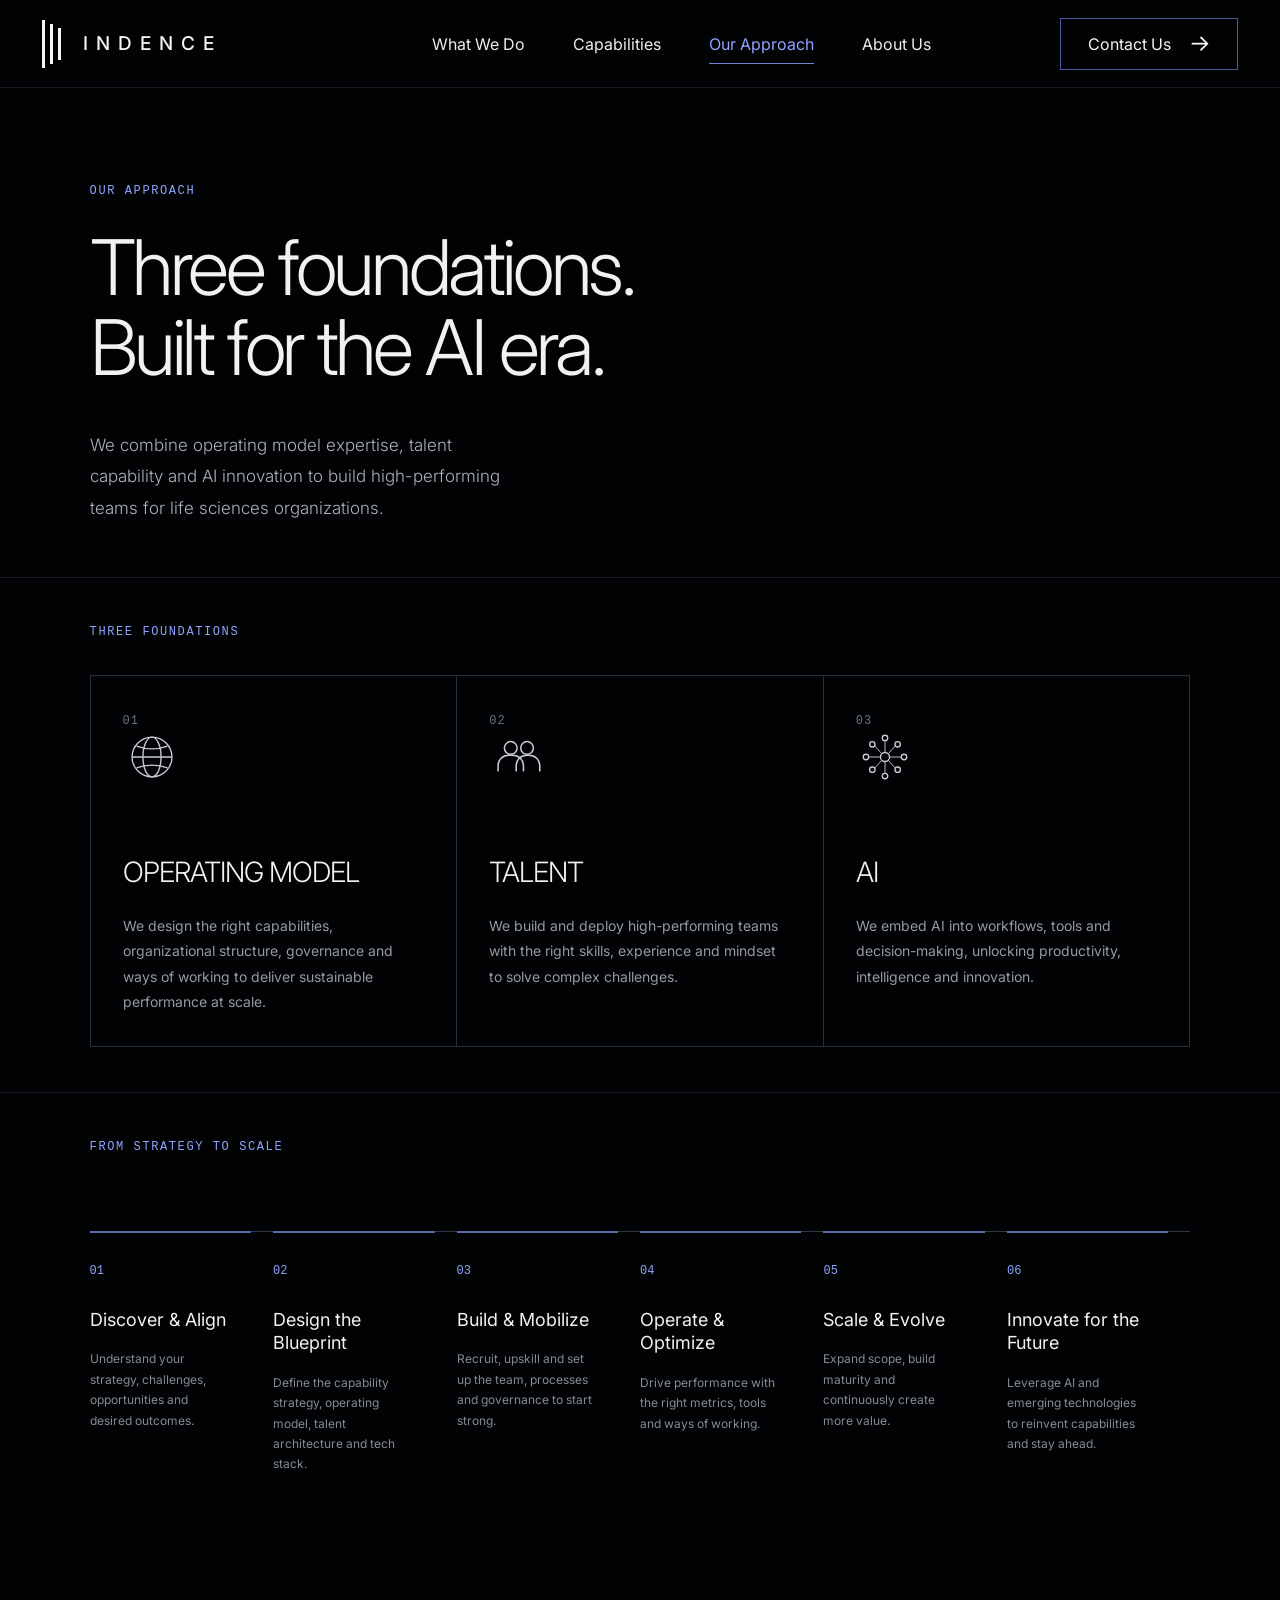
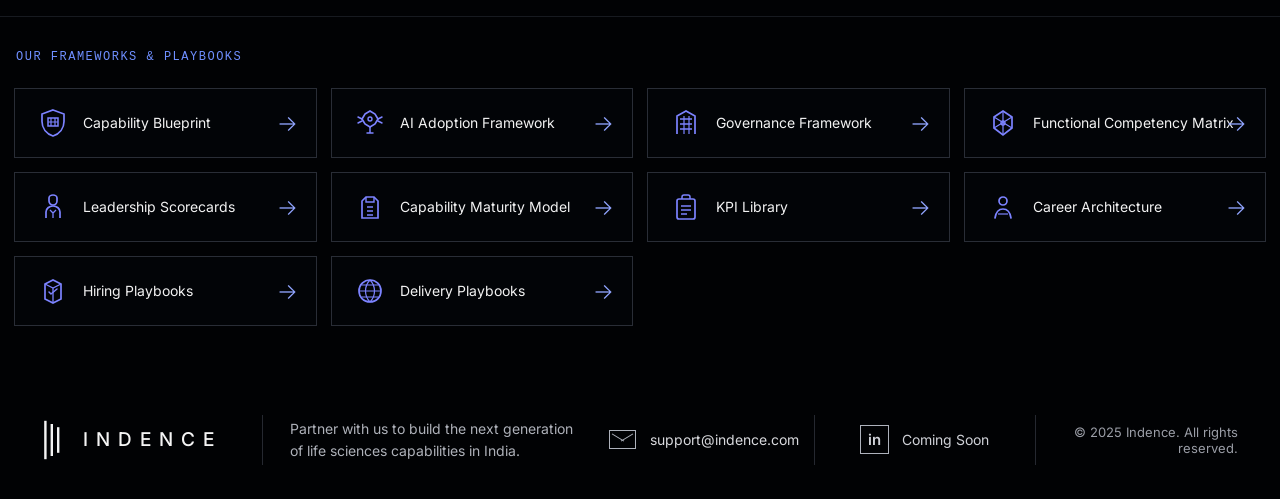
==== commit 67a6d944: "Updated our approach" ====
--- a/our-approach.html
+++ b/our-approach.html
@@ -555,170 +555,121 @@
      FRAMEWORKS & PLAYBOOKS
 ===================================================== -->
 
+<!-- =====================================================
+     FRAMEWORKS & PLAYBOOKS
+===================================================== -->
+
 <section class="framework-section">
 
     <div class="section-label">
         OUR FRAMEWORKS &amp; PLAYBOOKS
     </div>
 
-
     <div class="framework-grid">
 
-
-        <a href="#capability-blueprint"
-           class="framework-card">
-
-            <span>
-                <strong>01</strong>
-                &nbsp; Capability Blueprint
-            </span>
-
-            <strong>
-                →
-            </strong>
-
-        </a>
-
-
-        <a href="#ai-adoption"
-           class="framework-card">
-
-            <span>
-                <strong>02</strong>
-                &nbsp; AI Adoption Framework
-            </span>
-
-            <strong>
-                →
-            </strong>
-
-        </a>
-
-
-        <a href="#governance"
-           class="framework-card">
-
-            <span>
-                <strong>03</strong>
-                &nbsp; Governance Framework
-            </span>
-
-            <strong>
-                →
-            </strong>
-
-        </a>
-
-
-        <a href="#competency"
-           class="framework-card">
-
-            <span>
-                <strong>04</strong>
-                &nbsp; Functional Competency Matrix
-            </span>
-
-            <strong>
-                →
-            </strong>
-
-        </a>
-
-
-        <a href="#leadership"
-           class="framework-card">
-
-            <span>
-                <strong>05</strong>
-                &nbsp; Leadership Scorecards
-            </span>
-
-            <strong>
-                →
-            </strong>
-
-        </a>
-
-
-        <a href="#maturity"
-           class="framework-card">
-
-            <span>
-                <strong>06</strong>
-                &nbsp; Capability Maturity Model
-            </span>
-
-            <strong>
-                →
-            </strong>
-
-        </a>
-
-
-        <a href="#kpi"
-           class="framework-card">
-
-            <span>
-                <strong>07</strong>
-                &nbsp; KPI Library
-            </span>
-
-            <strong>
-                →
-            </strong>
-
-        </a>
-
-
-        <a href="#career"
-           class="framework-card">
-
-            <span>
-                <strong>08</strong>
-                &nbsp; Career Architecture
-            </span>
-
-            <strong>
-                →
-            </strong>
-
-        </a>
-
-
-        <a href="#hiring"
-           class="framework-card">
-
-            <span>
-                <strong>09</strong>
-                &nbsp; Hiring Playbooks
-            </span>
-
-            <strong>
-                →
-            </strong>
-
-        </a>
-
-
-        <a href="#delivery"
-           class="framework-card">
-
-            <span>
-                <strong>10</strong>
-                &nbsp; Delivery Playbooks
-            </span>
-
-            <strong>
-                →
-            </strong>
-
-        </a>
-
+        <!-- 01 -->
+        <a href="#capability-blueprint" class="framework-card">
+            <span class="framework-card-content">
+                <img src="icons/capability-blueprint.svg" alt="">
+                <span>Capability Blueprint</span>
+            </span>
+
+            <span class="framework-arrow">→</span>
+        </a>
+
+        <!-- 02 -->
+        <a href="#ai-adoption" class="framework-card">
+            <span class="framework-card-content">
+                <img src="icons/ai-adoption-framework.svg" alt="">
+                <span>AI Adoption Framework</span>
+            </span>
+
+            <span class="framework-arrow">→</span>
+        </a>
+
+        <!-- 03 -->
+        <a href="#governance" class="framework-card">
+            <span class="framework-card-content">
+                <img src="icons/governance-framework.svg" alt="">
+                <span>Governance Framework</span>
+            </span>
+
+            <span class="framework-arrow">→</span>
+        </a>
+
+        <!-- 04 -->
+        <a href="#competency" class="framework-card">
+            <span class="framework-card-content">
+                <img src="icons/functional-competency-matrix.svg" alt="">
+                <span>Functional Competency Matrix</span>
+            </span>
+
+            <span class="framework-arrow">→</span>
+        </a>
+
+        <!-- 05 -->
+        <a href="#leadership" class="framework-card">
+            <span class="framework-card-content">
+                <img src="icons/leadership-scorecards.svg" alt="">
+                <span>Leadership Scorecards</span>
+            </span>
+
+            <span class="framework-arrow">→</span>
+        </a>
+
+        <!-- 06 -->
+        <a href="#maturity" class="framework-card">
+            <span class="framework-card-content">
+                <img src="icons/capability-maturity-model.svg" alt="">
+                <span>Capability Maturity Model</span>
+            </span>
+
+            <span class="framework-arrow">→</span>
+        </a>
+
+        <!-- 07 -->
+        <a href="#kpi" class="framework-card">
+            <span class="framework-card-content">
+                <img src="icons/kpi-library.svg" alt="">
+                <span>KPI Library</span>
+            </span>
+
+            <span class="framework-arrow">→</span>
+        </a>
+
+        <!-- 08 -->
+        <a href="#career" class="framework-card">
+            <span class="framework-card-content">
+                <img src="icons/career-architecture.svg" alt="">
+                <span>Career Architecture</span>
+            </span>
+
+            <span class="framework-arrow">→</span>
+        </a>
+
+        <!-- 09 -->
+        <a href="#hiring" class="framework-card">
+            <span class="framework-card-content">
+                <img src="icons/hiring-playbooks.svg" alt="">
+                <span>Hiring Playbooks</span>
+            </span>
+
+            <span class="framework-arrow">→</span>
+        </a>
+
+        <!-- 10 -->
+        <a href="#delivery" class="framework-card">
+            <span class="framework-card-content">
+                <img src="icons/delivery-playbooks.svg" alt="">
+                <span>Delivery Playbooks</span>
+            </span>
+
+            <span class="framework-arrow">→</span>
+        </a>
 
     </div>
 
 </section>
-
 
 
 </main>
--- a/css/style.css
+++ b/css/style.css
@@ -2226,71 +2226,146 @@
 
 
 /* =========================================================
-   FRAMEWORKS
-   ========================================================= */
-
-.framework-section {
-    padding:
-        75px
-        7vw
-        115px;
-
-    border-top: 1px solid #171a20;
-}
-
-.framework-section .section-label {
-    margin-bottom: 35px;
-}
-
-.framework-grid {
-    display: grid;
-
-    grid-template-columns:
-        repeat(2, 1fr);
-
-    border-top: 1px solid #292d36;
-
-    border-left: 1px solid #292d36;
-}
-
-.framework-card {
-    min-height: 82px;
-
-    display: flex;
-
-    align-items: center;
-
-    justify-content: space-between;
-
-    padding:
-        0
-        25px;
-
-    border-right: 1px solid #292d36;
-
-    border-bottom: 1px solid #292d36;
-
-    color: #c9ccd2;
-
-    font-size: 14px;
-
-    transition:
-        color 0.25s ease,
-        background 0.25s ease;
-}
-
-.framework-card strong {
-    color: #8ea5ff;
-
-    font-size: 20px;
-
-    font-weight: 300;
-}
-
-.framework-card:hover {
-    color: #fff;
-
-    background: #050810;
+   FRAMEWORKS & PLAYBOOKS - FINAL LAYOUT
+   ========================================================= */
+
+<section class="framework-section">
+
+    <div class="section-label">
+        OUR FRAMEWORKS &amp; PLAYBOOKS
+    </div>
+
+    <div class="framework-grid">
+
+        <a href="#capability-blueprint" class="framework-card">
+            <span class="framework-card-content">
+                <strong>01</strong>
+                <img src="icons/capability-blueprint.svg" alt="">
+                <span>Capability Blueprint</span>
+            </span>
+            <strong class="framework-arrow">→</strong>
+        </a>
+
+        <a href="#ai-adoption" class="framework-card">
+            <span class="framework-card-content">
+                <strong>02</strong>
+                <img src="icons/ai-adoption-framework.svg" alt="">
+                <span>AI Adoption Framework</span>
+            </span>
+            <strong class="framework-arrow">→</strong>
+        </a>
+
+        <a href="#governance" class="framework-card">
+            <span class="framework-card-content">
+                <strong>03</strong>
+                <img src="icons/governance-framework.svg" alt="">
+                <span>Governance Framework</span>
+            </span>
+            <strong class="framework-arrow">→</strong>
+        </a>
+
+        <a href="#competency" class="framework-card">
+            <span class="framework-card-content">
+                <strong>04</strong>
+                <img src="icons/functional-competency-matrix.svg" alt="">
+                <span>Functional Competency Matrix</span>
+            </span>
+            <strong class="framework-arrow">→</strong>
+        </a>
+
+        <a href="#leadership" class="framework-card">
+            <span class="framework-card-content">
+                <strong>05</strong>
+                <img src="icons/leadership-scorecards.svg" alt="">
+                <span>Leadership Scorecards</span>
+            </span>
+            <strong class="framework-arrow">→</strong>
+        </a>
+
+        <a href="#maturity" class="framework-card">
+            <span class="framework-card-content">
+                <strong>06</strong>
+                <img src="icons/capability-maturity-model.svg" alt="">
+                <span>Capability Maturity Model</span>
+            </span>
+            <strong class="framework-arrow">→</strong>
+        </a>
+
+        <a href="#kpi" class="framework-card">
+            <span class="framework-card-content">
+                <strong>07</strong>
+                <img src="icons/kpi-library.svg" alt="">
+                <span>KPI Library</span>
+            </span>
+            <strong class="framework-arrow">→</strong>
+        </a>
+
+        <a href="#career" class="framework-card">
+            <span class="framework-card-content">
+                <strong>08</strong>
+                <img src="icons/career-architecture.svg" alt="">
+                <span>Career Architecture</span>
+            </span>
+            <strong class="framework-arrow">→</strong>
+        </a>
+
+        <a href="#hiring" class="framework-card">
+            <span class="framework-card-content">
+                <strong>09</strong>
+                <img src="icons/hiring-playbooks.svg" alt="">
+                <span>Hiring Playbooks</span>
+            </span>
+            <strong class="framework-arrow">→</strong>
+        </a>
+
+        <a href="#delivery" class="framework-card">
+            <span class="framework-card-content">
+                <strong>10</strong>
+                <img src="icons/delivery-playbooks.svg" alt="">
+                <span>Delivery Playbooks</span>
+            </span>
+            <strong class="framework-arrow">→</strong>
+        </a>
+
+    </div>
+
+</section>
+
+/* =========================================================
+   RESPONSIVE
+   ========================================================= */
+
+@media (max-width: 900px) {
+
+    .framework-section {
+        padding:
+            60px
+            25px
+            80px;
+    }
+
+    .framework-grid {
+        grid-template-columns: 1fr;
+    }
+}
+
+@media (max-width: 600px) {
+
+    .framework-section {
+        padding:
+            50px
+            20px
+            70px;
+    }
+
+    .framework-card {
+        min-height: 72px;
+        padding: 0 18px;
+    }
+
+    .framework-card > strong:last-child {
+        margin-left: 15px;
+    }
 }
 
 
@@ -3896,4 +3971,327 @@
 
 .contact-button:hover .arrow {
     transform: translateX(4px);
+}
+.framework-card-content {
+    display: flex;
+    align-items: center;
+    min-width: 0;
+}
+
+.framework-card-content > strong:first-child {
+    width: 35px;
+    flex-shrink: 0;
+    margin: 0;
+    color: #4f8cff;
+    font-size: 20px;
+    font-weight: 400;
+    line-height: 1;
+}
+
+.framework-card-content img {
+    width: 32px;
+    height: 32px;
+    flex-shrink: 0;
+    margin: 0 14px 0 4px;
+    object-fit: contain;
+}
+
+.framework-card-content > span {
+    color: #f2f2f2;
+    font-size: 14px;
+    font-weight: 400;
+    line-height: 1.4;
+}
+
+.framework-arrow {
+    margin-left: 20px;
+    color: #4f8cff;
+    font-size: 20px;
+    font-weight: 300;
+    line-height: 1;
+    flex-shrink: 0;
+}
+/* =========================================================
+   FRAMEWORKS & PLAYBOOKS
+   FINAL ICON GRID
+   ========================================================= */
+
+.framework-section {
+    width: 100%;
+    padding: 34px 14px 55px;
+    box-sizing: border-box;
+    border-top: 1px solid #171a20;
+}
+
+.framework-section .section-label {
+    margin: 0 0 25px 2px;
+    color: #6f8fff;
+    font-family: monospace;
+    font-size: 12px;
+    font-weight: 500;
+    letter-spacing: 1.5px;
+    line-height: 1;
+}
+
+/* FOUR COLUMNS */
+.framework-grid {
+    width: 100%;
+    display: grid;
+    grid-template-columns: repeat(4, minmax(0, 1fr));
+    gap: 14px;
+    border: 0;
+}
+
+/* INDIVIDUAL CARDS */
+.framework-card {
+    min-width: 0;
+    min-height: 70px;
+
+    display: flex;
+    align-items: center;
+    justify-content: space-between;
+
+    padding: 0 18px;
+
+    box-sizing: border-box;
+
+    border: 1px solid #292d36;
+
+    background: #020407;
+
+    color: #d7d9de;
+    text-decoration: none;
+
+    font-size: 14px;
+    font-weight: 400;
+
+    transition:
+        background-color 0.25s ease,
+        border-color 0.25s ease,
+        color 0.25s ease;
+}
+
+/* ICON + TITLE GROUP */
+.framework-card-content {
+    min-width: 0;
+
+    display: flex;
+    align-items: center;
+}
+
+/* ICON */
+.framework-card-content img {
+    width: 32px;
+    height: 32px;
+
+    flex: 0 0 32px;
+
+    margin-right: 14px;
+
+    object-fit: contain;
+}
+
+/* TITLE */
+.framework-card-content > span {
+    min-width: 0;
+
+    color: #d7d9de;
+
+    font-size: 14px;
+    font-weight: 400;
+
+    line-height: 1.3;
+
+    white-space: nowrap;
+}
+
+/* HIDE THE OLD 01–10 NUMBERS */
+.framework-card-content > strong:first-child {
+    display: none;
+}
+
+/* ARROW */
+.framework-card .framework-arrow,
+.framework-card > strong:last-child {
+    flex: 0 0 auto;
+
+    margin-left: 14px;
+
+    color: #91a5ff;
+
+    font-size: 22px;
+    font-weight: 300;
+
+    line-height: 1;
+
+    transition: transform 0.25s ease;
+}
+
+/* HOVER */
+.framework-card:hover {
+    background: #050810;
+    border-color: #3a414e;
+    color: #ffffff;
+}
+
+.framework-card:hover .framework-arrow,
+.framework-card:hover > strong:last-child {
+    transform: translateX(5px);
+}
+
+
+/* =========================================================
+   RESPONSIVE
+   ========================================================= */
+
+@media (max-width: 1200px) {
+    .framework-grid {
+        grid-template-columns: repeat(2, minmax(0, 1fr));
+    }
+}
+
+@media (max-width: 650px) {
+    .framework-section {
+        padding-left: 14px;
+        padding-right: 14px;
+    }
+
+    .framework-grid {
+        grid-template-columns: 1fr;
+    }
+}
+/* =====================================================
+   FRAMEWORKS & PLAYBOOKS - ICON CARDS
+===================================================== */
+
+.framework-section {
+    width: 100%;
+    box-sizing: border-box;
+}
+
+.framework-grid {
+    width: 100%;
+
+    display: grid;
+    grid-template-columns: repeat(4, minmax(0, 1fr));
+
+    gap: 14px;
+
+    border: none;
+}
+
+.framework-card {
+    min-width: 0;
+    min-height: 70px;
+
+    display: flex;
+    align-items: center;
+    justify-content: space-between;
+
+    padding: 0 18px;
+
+    box-sizing: border-box;
+
+    border: 1px solid #292d36;
+
+    background: #020407;
+
+    color: #f2f2f2;
+    text-decoration: none;
+
+    transition:
+        background-color 0.25s ease,
+        border-color 0.25s ease;
+}
+
+.framework-card-content {
+    min-width: 0;
+
+    display: flex;
+    align-items: center;
+}
+
+.framework-card-content img {
+    width: 32px;
+    height: 32px;
+
+    flex: 0 0 32px;
+
+    margin-right: 14px;
+
+    object-fit: contain;
+}
+
+.framework-card-content > span {
+    min-width: 0;
+
+    color: #f2f2f2;
+
+    font-size: 14px;
+    font-weight: 400;
+
+    line-height: 1.3;
+
+    white-space: nowrap;
+}
+
+.framework-arrow {
+    flex-shrink: 0;
+
+    margin-left: 15px;
+
+    color: #91a5ff;
+
+    font-size: 22px;
+    font-weight: 300;
+
+    line-height: 1;
+
+    transition: transform 0.25s ease;
+}
+
+.framework-card:hover {
+    background: #050810;
+    border-color: #3a414e;
+}
+
+.framework-card:hover .framework-arrow {
+    transform: translateX(5px);
+}
+
+
+/* TABLET */
+@media (max-width: 1200px) {
+    .framework-grid {
+        grid-template-columns: repeat(2, minmax(0, 1fr));
+    }
+}
+
+
+/* MOBILE */
+@media (max-width: 650px) {
+    .framework-grid {
+        grid-template-columns: 1fr;
+    }
+
+    .framework-card {
+        min-height: 68px;
+        padding: 0 16px;
+    }
+}
+/* Reduce only the gap between Approach Hero and Three Foundations */
+.approach-hero {
+    padding-bottom: 45px !important;
+}
+
+.foundations-section {
+    padding-top: 45px !important;
+}
+/* Reduce only the gap between Three Foundations and Strategy to Scale */
+.foundations-section {
+    padding-bottom: 45px !important;
+}
+
+.scale-section {
+    padding-top: 45px !important;
 }
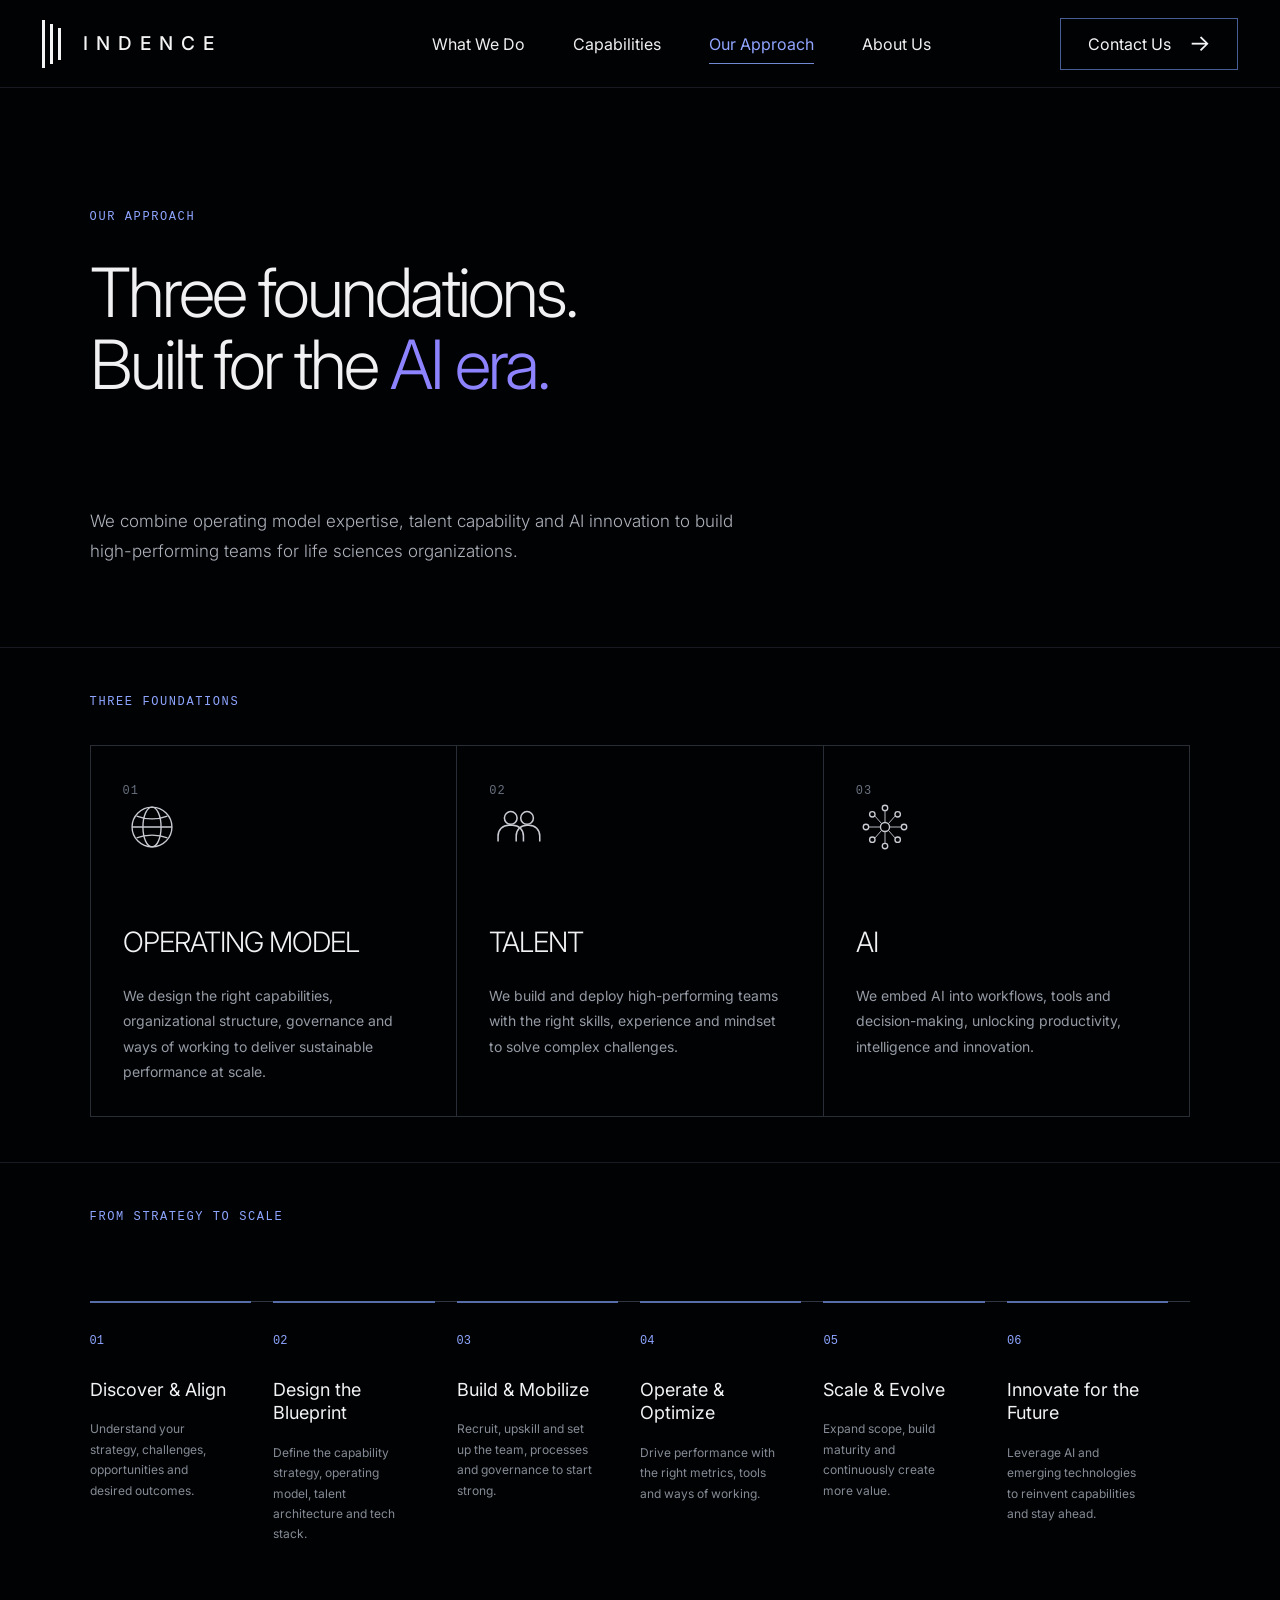
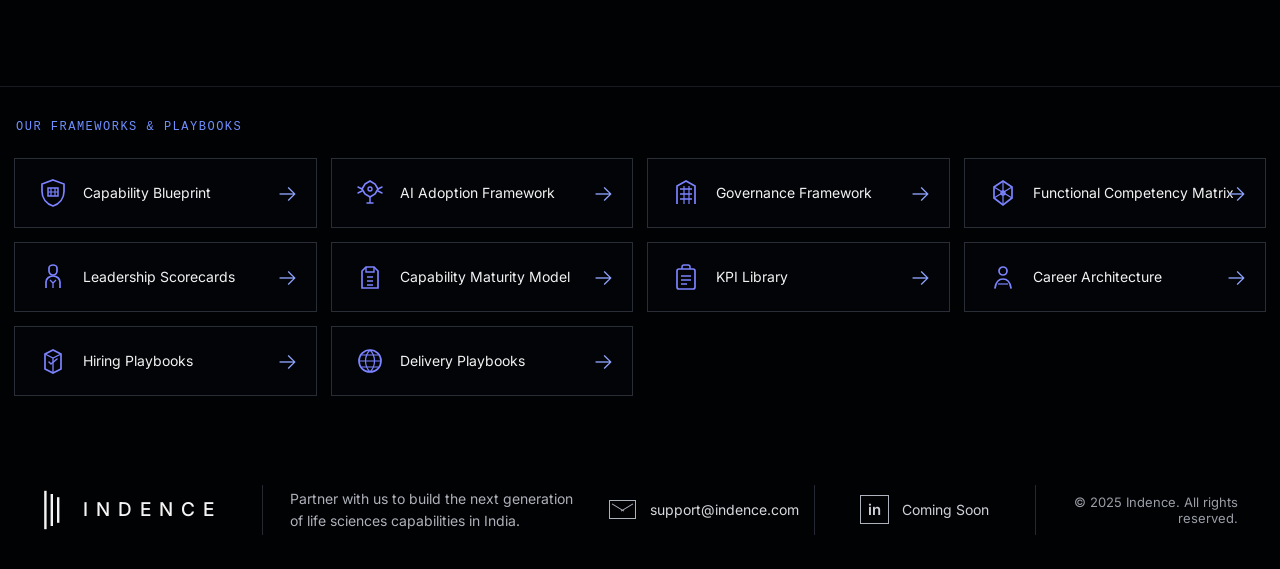
==== commit 283981f6: "Update Our approach" ====
--- a/our-approach.html
+++ b/our-approach.html
@@ -601,7 +601,8 @@
         <a href="#competency" class="framework-card">
             <span class="framework-card-content">
                 <img src="icons/functional-competency-matrix.svg" alt="">
-                <span>Functional Competency Matrix</span>
+                <span>Functional Competency 
+                    Matrix</span>
             </span>
 
             <span class="framework-arrow">→</span>
--- a/css/style.css
+++ b/css/style.css
@@ -4294,4 +4294,179 @@
 
 .scale-section {
     padding-top: 45px !important;
+}
+/* =========================================================
+   OUR APPROACH HERO - FORMAT FIX
+   Keeps the existing design but prevents the heading
+   from overflowing and improves the visual hierarchy.
+   ========================================================= */
+
+.approach-hero {
+    min-height: 560px;
+
+    display: grid;
+    grid-template-columns: minmax(0, 1fr);
+    align-items: center;
+
+    padding:
+        85px
+        7vw
+        90px;
+}
+
+/* Keep the hero content together */
+.approach-hero .inner-hero-content {
+    width: 100%;
+    max-width: 1050px;
+}
+
+/* Eyebrow */
+.approach-hero .page-eyebrow {
+    margin-bottom: 30px;
+}
+
+/* Main heading */
+.approach-hero h1 {
+    margin: 0;
+
+    font-size: clamp(54px, 5vw, 70px);
+    line-height: 1.06;
+    letter-spacing: -3px;
+    font-weight: 300;
+
+    max-width: 900px;
+}
+
+/* AI era highlight */
+.approach-hero h1 span {
+    color: #8e83ff;
+}
+
+/* Description now sits naturally below the heading */
+.approach-hero .inner-hero-description {
+    align-self: auto;
+
+    max-width: 650px;
+
+    padding: 0;
+    margin-top: 38px;
+}
+
+.approach-hero .inner-hero-description p {
+    margin: 0;
+
+    font-size: 17px;
+    line-height: 1.8;
+    font-weight: 300;
+
+    color: #aeb2bb;
+}
+
+
+/* =========================================================
+   DESKTOP CONTROL
+   ========================================================= */
+
+@media (min-width: 1201px) {
+
+    .approach-hero h1 {
+        font-size: 68px;
+        max-width: 900px;
+    }
+
+    .approach-hero .inner-hero-description {
+        max-width: 650px;
+        margin-top: 36px;
+    }
+}
+
+
+/* =========================================================
+   TABLET
+   ========================================================= */
+
+@media (max-width: 1200px) {
+
+    .approach-hero {
+        padding-left: 48px;
+        padding-right: 48px;
+    }
+
+    .approach-hero h1 {
+        font-size: clamp(52px, 6vw, 64px);
+        max-width: 820px;
+    }
+
+    .approach-hero .inner-hero-description {
+        max-width: 600px;
+    }
+}
+
+
+/* =========================================================
+   MOBILE
+   ========================================================= */
+
+@media (max-width: 900px) {
+
+    .approach-hero {
+        min-height: auto;
+
+        display: block;
+
+        padding:
+            75px
+            25px
+            80px;
+    }
+
+    .approach-hero h1 {
+        font-size: clamp(46px, 8vw, 58px);
+        line-height: 1.08;
+        letter-spacing: -2.2px;
+    }
+
+    .approach-hero .inner-hero-description {
+        margin-top: 32px;
+        max-width: 600px;
+    }
+
+    .approach-hero .inner-hero-description p {
+        font-size: 16px;
+        line-height: 1.75;
+    }
+}
+
+
+/* =========================================================
+   SMALL MOBILE
+   ========================================================= */
+
+@media (max-width: 600px) {
+
+    .approach-hero {
+        padding:
+            55px
+            20px
+            65px;
+    }
+
+    .approach-hero .page-eyebrow {
+        margin-bottom: 24px;
+    }
+
+    .approach-hero h1 {
+        font-size: 43px;
+        line-height: 1.08;
+        letter-spacing: -2px;
+    }
+
+    .approach-hero .inner-hero-description {
+        margin-top: 28px;
+    }
+
+    .approach-hero .inner-hero-description p {
+        font-size: 15px;
+        line-height: 1.7;
+    }
 }
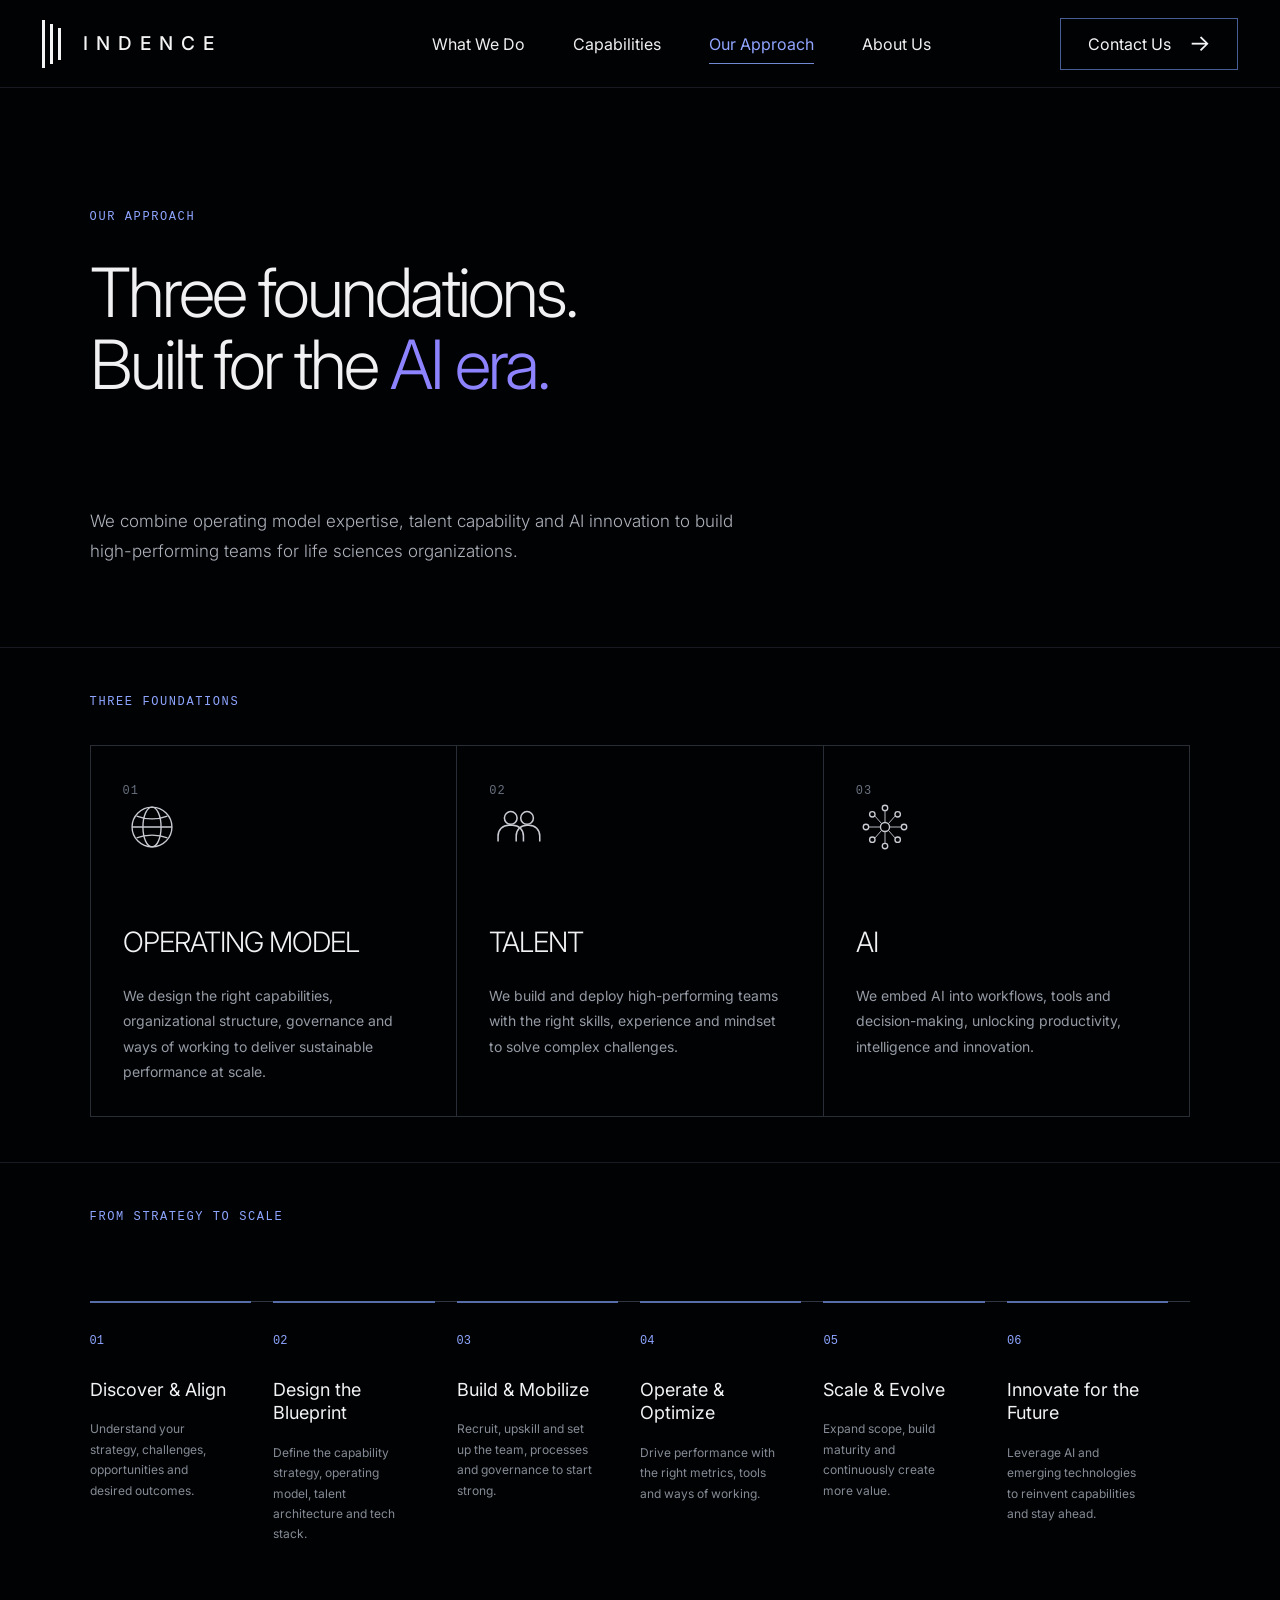
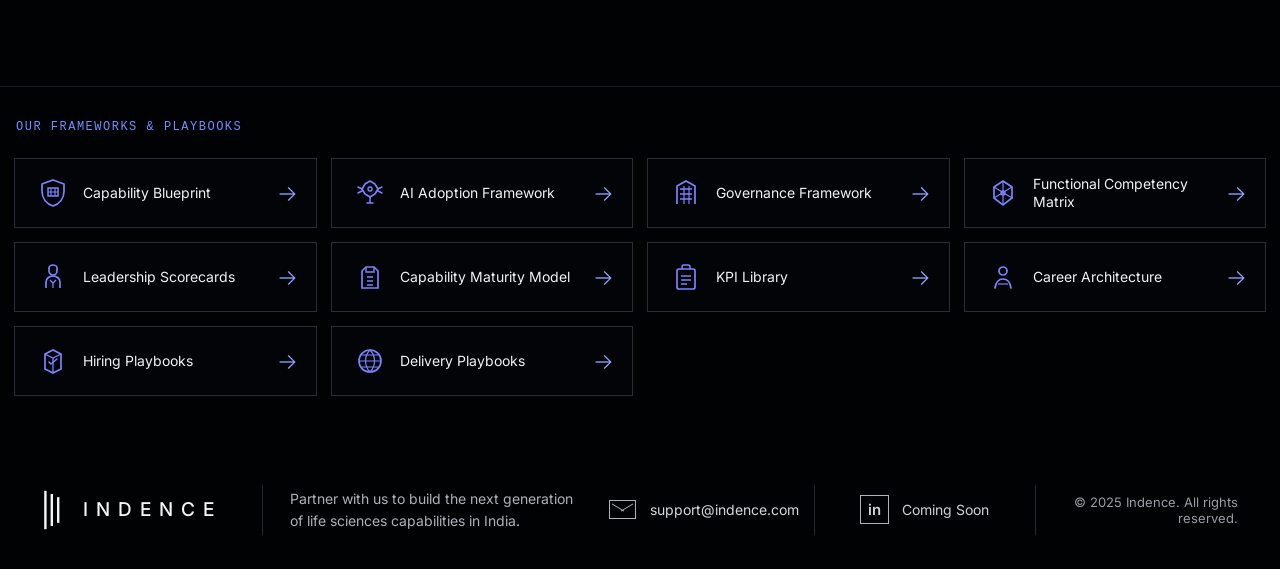
==== commit f23e789a: "Adjusted Spacing" ====
--- a/our-approach.html
+++ b/our-approach.html
@@ -601,8 +601,7 @@
         <a href="#competency" class="framework-card">
             <span class="framework-card-content">
                 <img src="icons/functional-competency-matrix.svg" alt="">
-                <span>Functional Competency 
-                    Matrix</span>
+                <span>Functional Competency Matrix</span>
             </span>
 
             <span class="framework-arrow">→</span>
--- a/css/style.css
+++ b/css/style.css
@@ -4469,4 +4469,132 @@
         font-size: 15px;
         line-height: 1.7;
     }
+}
+/* =========================================================
+   FRAMEWORK CARDS - OVERLAP FIX
+   ========================================================= */
+
+.framework-card {
+    min-width: 0;
+    min-height: 70px;
+
+    display: flex;
+    align-items: center;
+    justify-content: space-between;
+
+    padding: 0 18px;
+    box-sizing: border-box;
+
+    border: 1px solid #292d36;
+    background: #020407;
+
+    color: #f2f2f2;
+    text-decoration: none;
+
+    overflow: hidden;
+}
+
+/* ICON + TITLE */
+.framework-card-content {
+    min-width: 0;
+    flex: 1 1 auto;
+
+    display: flex;
+    align-items: center;
+}
+
+/* ICON */
+.framework-card-content img {
+    width: 32px;
+    height: 32px;
+
+    flex: 0 0 32px;
+
+    margin-right: 14px;
+
+    object-fit: contain;
+}
+
+/* TITLE */
+.framework-card-content > span {
+    min-width: 0;
+
+    flex: 1 1 auto;
+
+    color: #f2f2f2;
+
+    font-size: 14px;
+    font-weight: 400;
+    line-height: 1.3;
+
+    /* IMPORTANT: allow the title to shrink */
+    white-space: normal;
+    overflow: hidden;
+    text-overflow: ellipsis;
+}
+
+/* ARROW */
+.framework-card .framework-arrow {
+    flex: 0 0 auto;
+
+    margin-left: 12px;
+
+    color: #91a5ff;
+
+    font-size: 22px;
+    font-weight: 300;
+    line-height: 1;
+
+    position: relative;
+    z-index: 2;
+
+    background: #020407;
+    padding-left: 4px;
+
+    transition: transform 0.25s ease;
+}
+
+/* HOVER */
+.framework-card:hover {
+    background: #050810;
+    border-color: #3a414e;
+}
+
+.framework-card:hover .framework-arrow {
+    transform: translateX(5px);
+}
+
+
+/* =========================================================
+   TABLET
+   ========================================================= */
+
+@media (max-width: 1200px) {
+
+    .framework-grid {
+        grid-template-columns: repeat(2, minmax(0, 1fr));
+    }
+
+}
+
+
+/* =========================================================
+   MOBILE
+   ========================================================= */
+
+@media (max-width: 650px) {
+
+    .framework-grid {
+        grid-template-columns: 1fr;
+    }
+
+    .framework-card {
+        min-height: 68px;
+        padding: 0 16px;
+    }
+
+    .framework-card-content > span {
+        font-size: 14px;
+    }
+
 }
